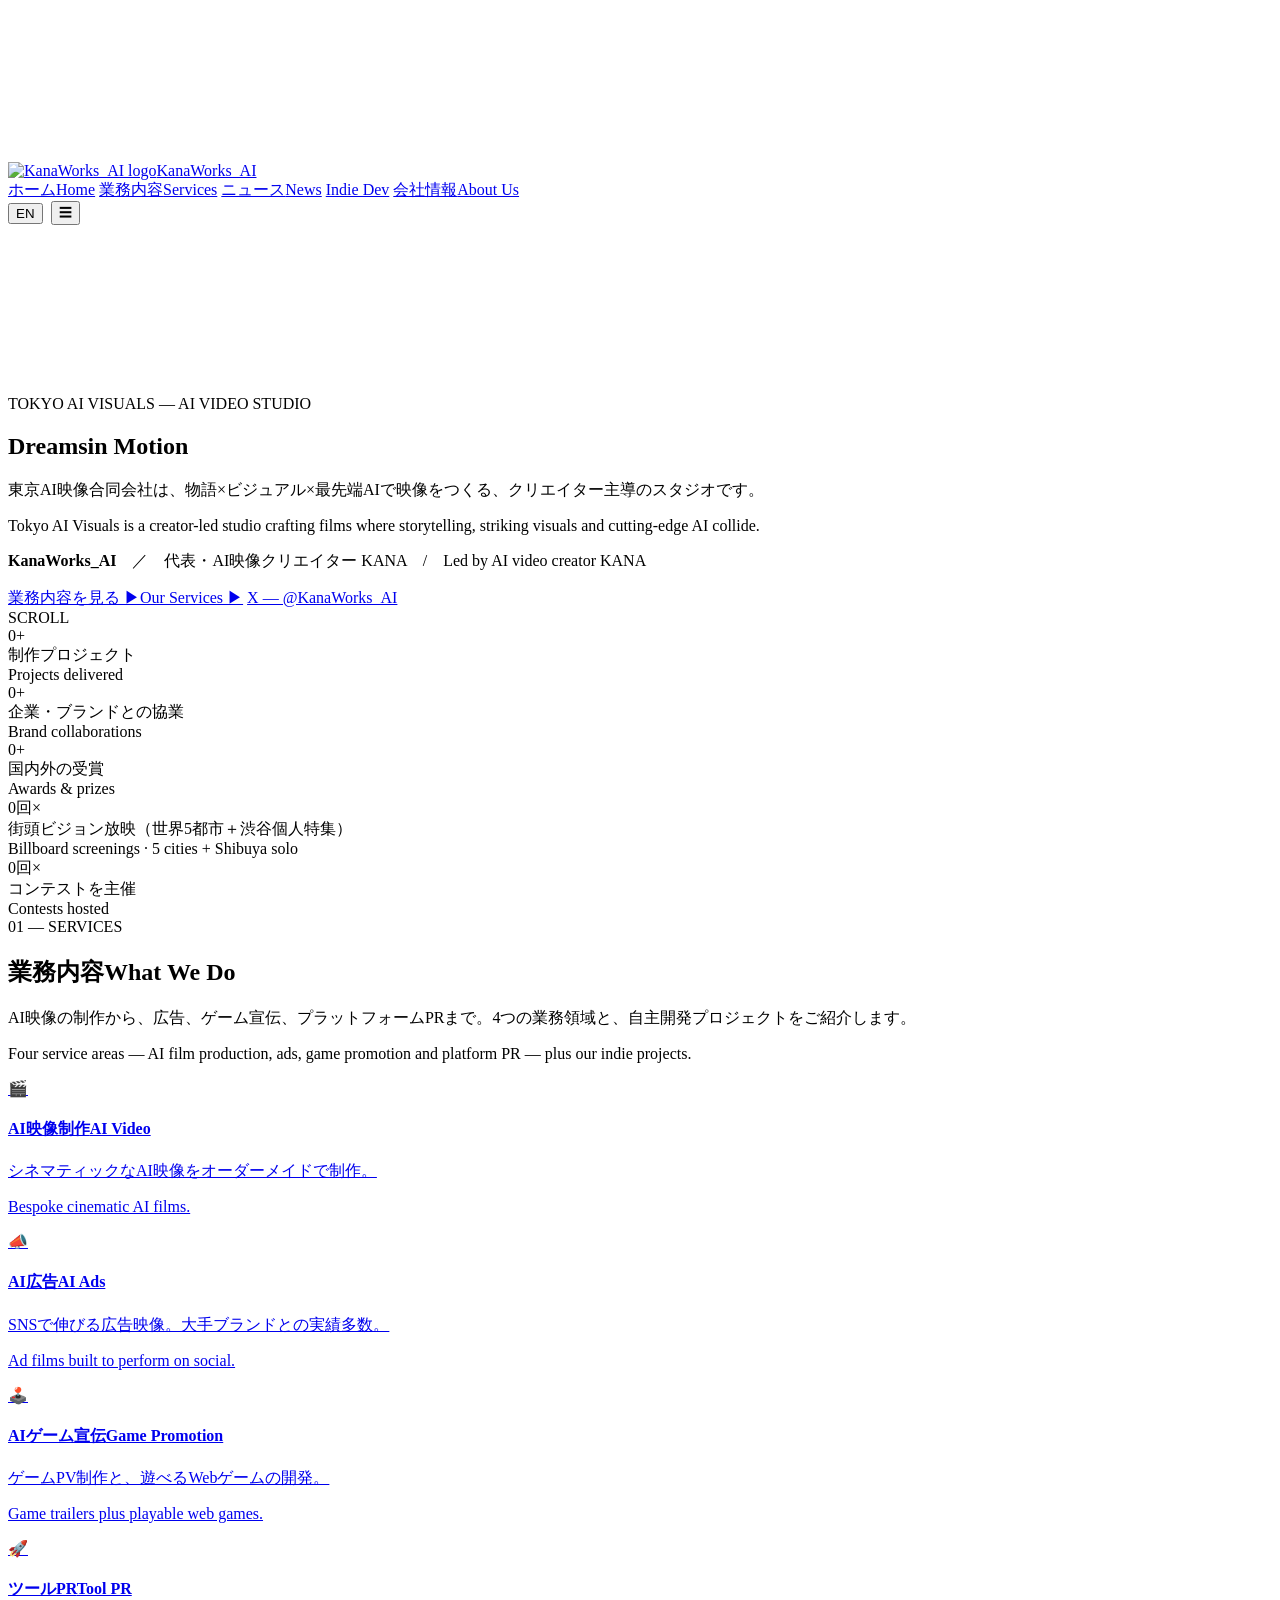
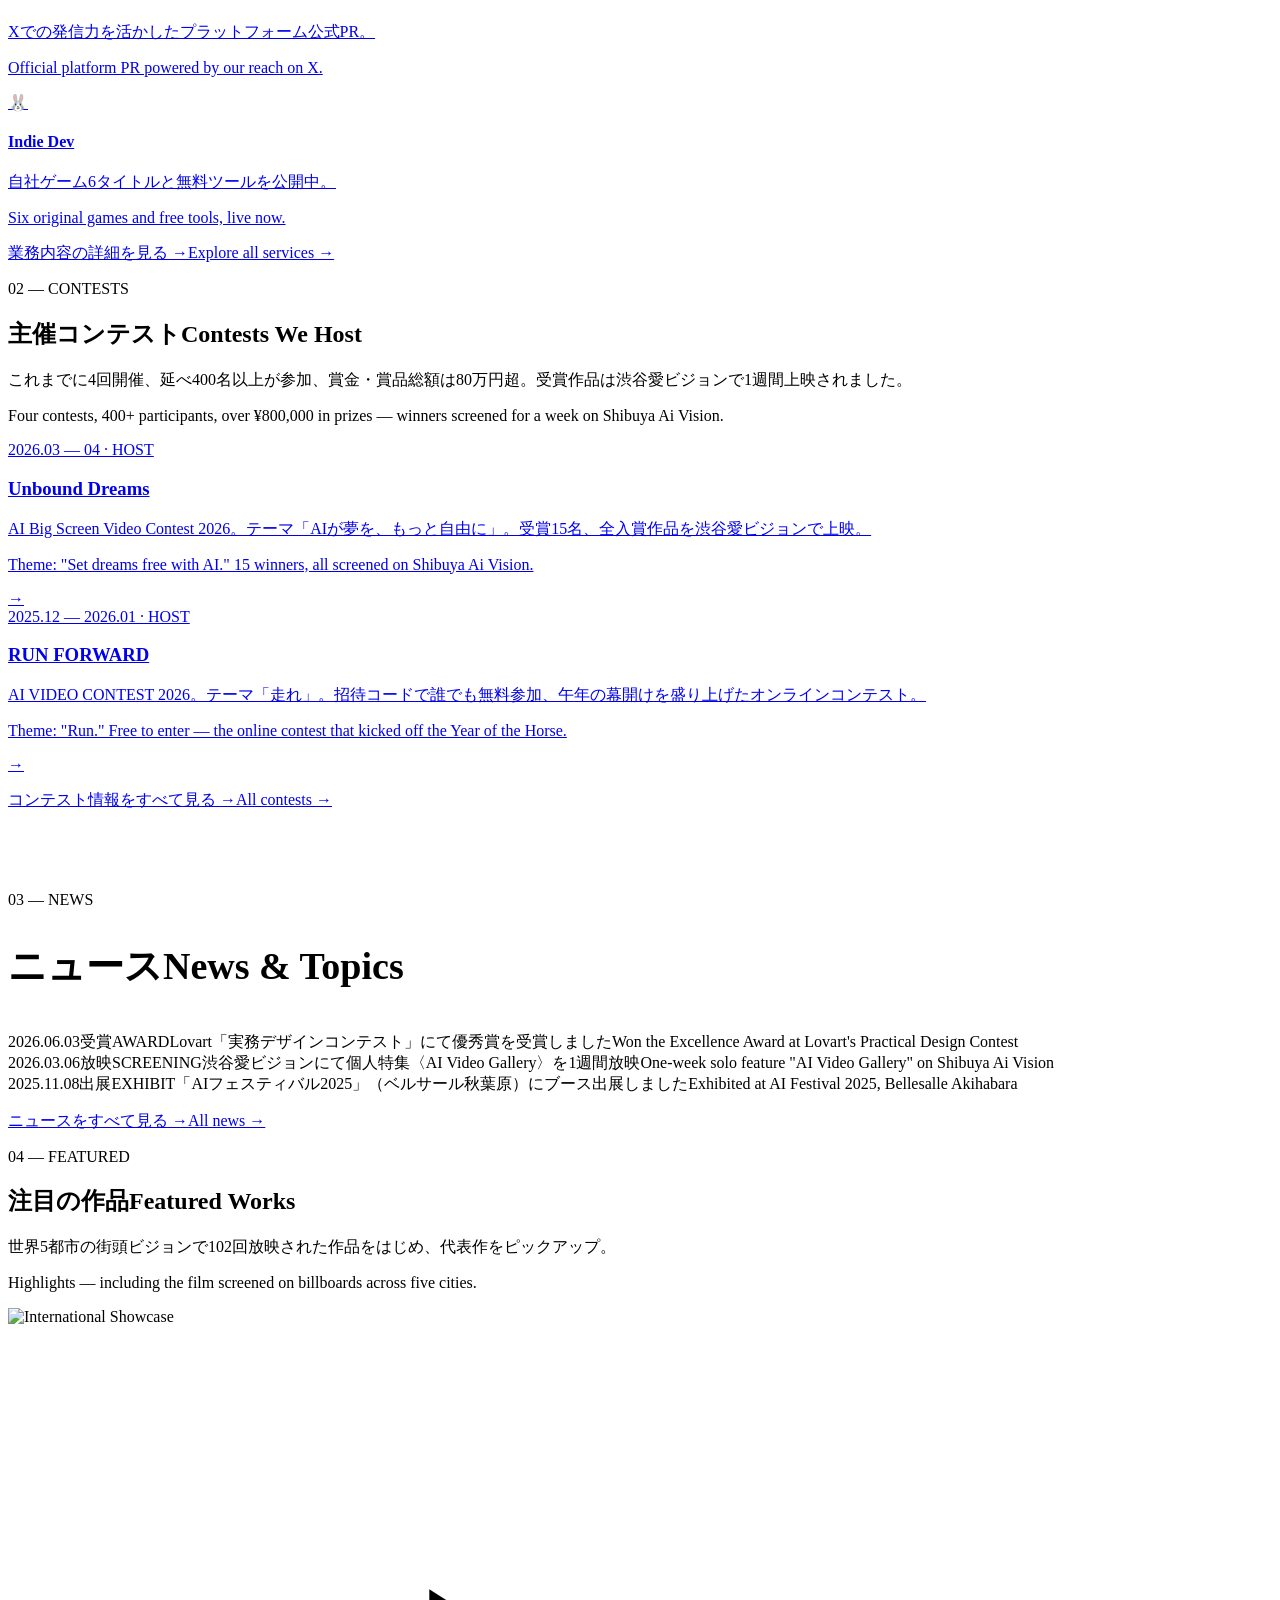
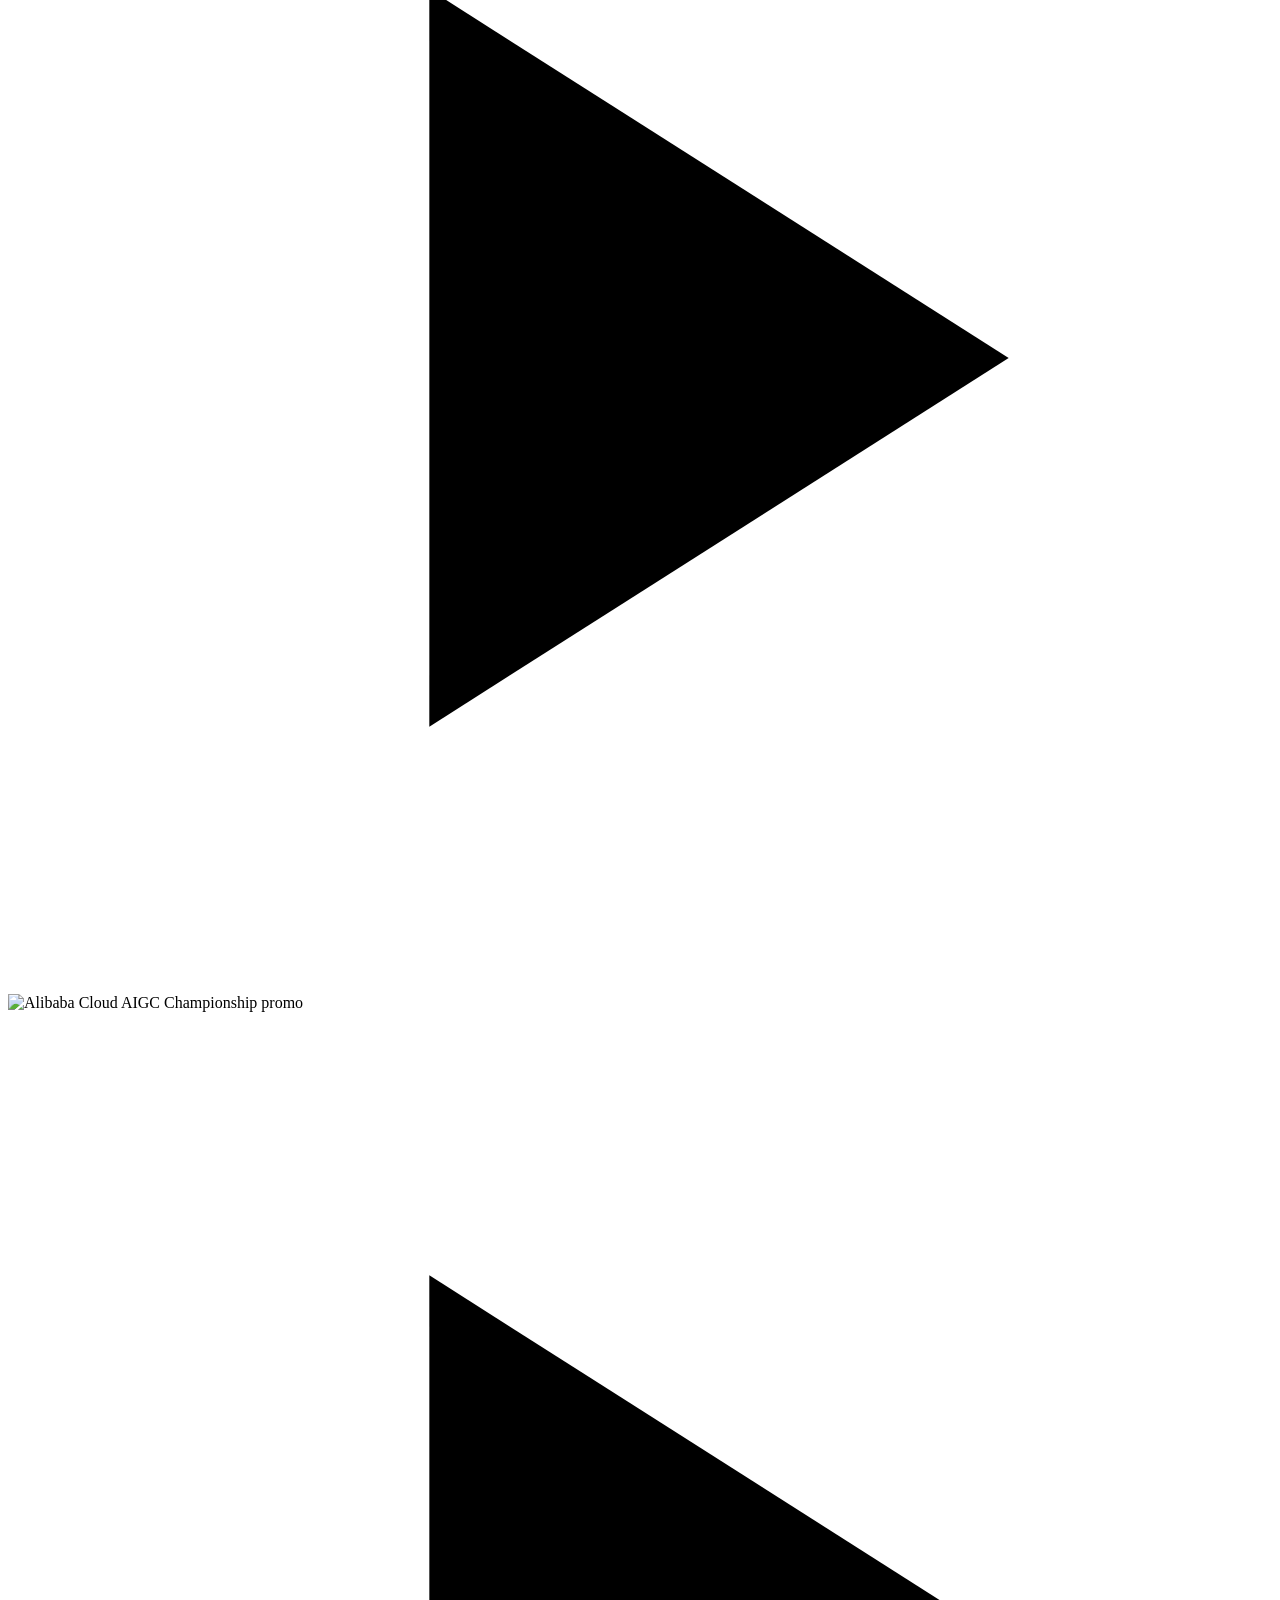
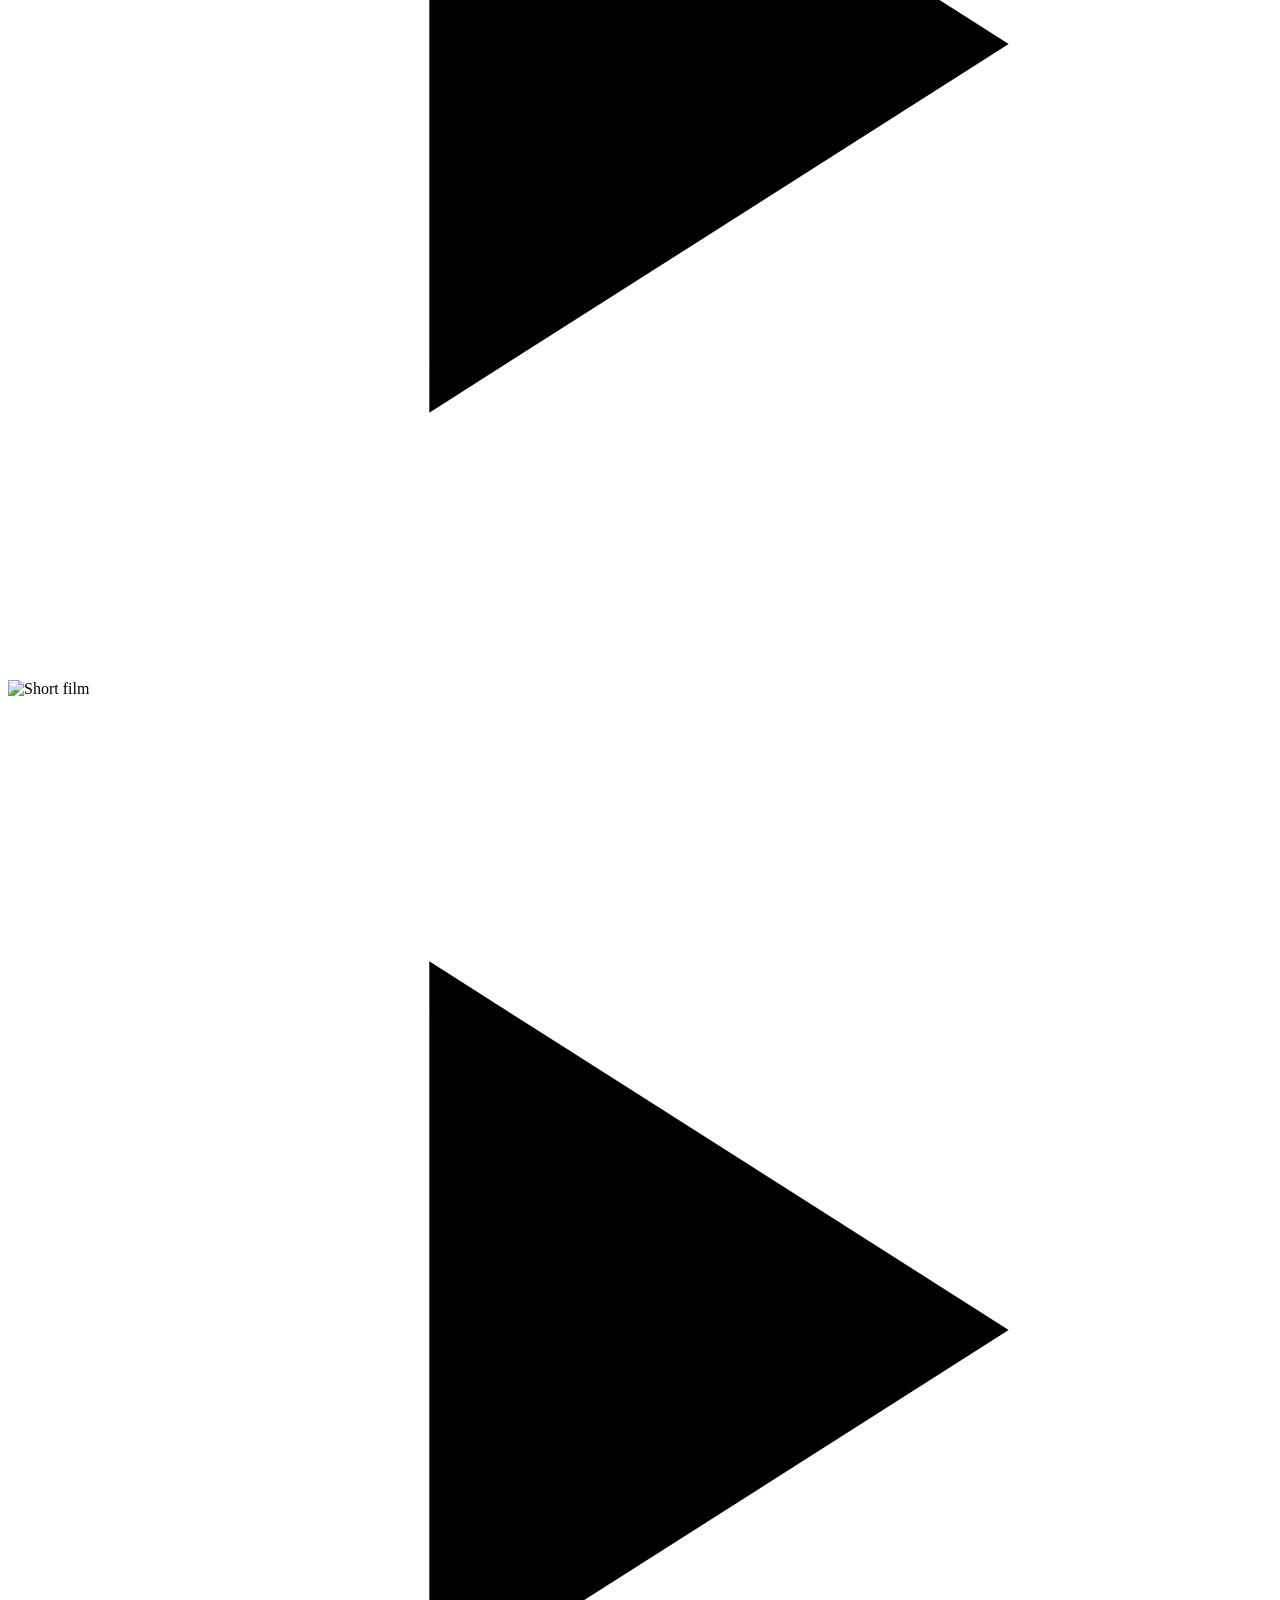
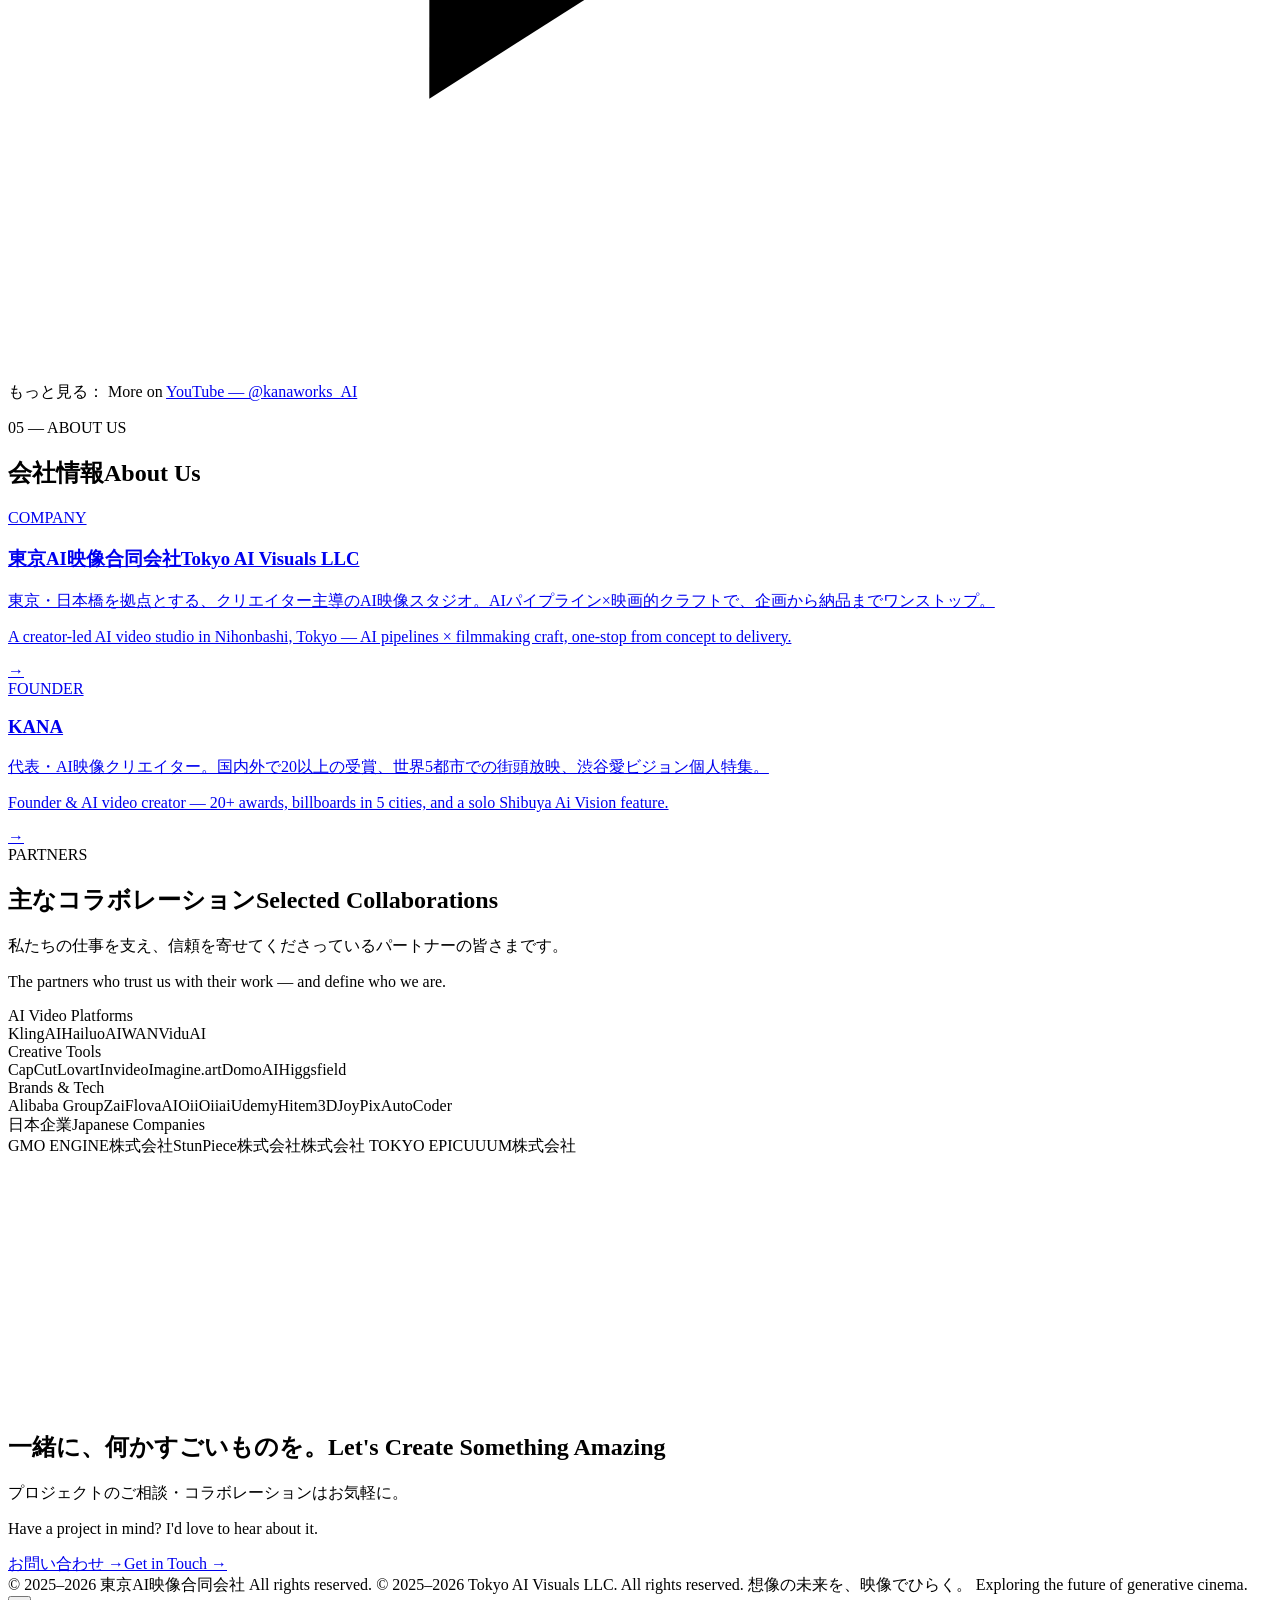
==== index.html @ 5ae881db "Add site pages" ====
<!DOCTYPE html>
<html lang="ja" data-lang="jp">
<head>
<meta charset="UTF-8">
<meta name="viewport" content="width=device-width, initial-scale=1">
<title>Tokyo AI Visuals | 東京AI映像合同会社 — KanaWorks_AI</title>
<meta name="description" content="東京AI映像合同会社（Tokyo AI Visuals LLC）— AI映像制作・AI広告・AIゲーム宣伝・AIツール検証/PR。代表 KANA（KanaWorks_AI）。">
<meta property="og:image" content="https://www.tokyoaivisuals.com/assets/page-hero-bg.png">
<meta property="og:title" content="Tokyo AI Visuals — Dreams in Motion">
<meta property="og:description" content="AI video studio in Tokyo, led by creator KANA (KanaWorks_AI).">
<meta property="og:type" content="website">
<link rel="icon" href="assets/logo500.png">
<link rel="preconnect" href="https://fonts.googleapis.com">
<link rel="preconnect" href="https://fonts.gstatic.com" crossorigin>
<link href="https://fonts.googleapis.com/css2?family=Permanent+Marker&family=Anton&family=Zen+Kaku+Gothic+New:wght@300;400;500;700&family=Inter:wght@300;400;500;600;700&display=swap" rel="stylesheet">
<link rel="stylesheet" href="assets/style.css">
</head>
<body>

<div id="progress"></div>
<canvas id="fx"></canvas>
<div id="cursor"></div><div id="ring"></div>

<header>
  <div class="wrap nav">
    <a class="brand" href="index.html"><img src="assets/logo500.png" alt="KanaWorks_AI logo">KanaWorks_AI</a>
    <nav class="pill" id="navPill">
      <a href="index.html" class="active"><span class="jp">ホーム</span><span class="en">Home</span></a>
      <a href="services.html"><span class="jp">業務内容</span><span class="en">Services</span></a>
      <a href="news.html"><span class="jp">ニュース</span><span class="en">News</span></a>
      <a href="indie.html">Indie Dev</a>
      <a href="about.html"><span class="jp">会社情報</span><span class="en">About Us</span></a>
    </nav>
    <div style="display:flex;gap:8px;align-items:center">
      <button class="lang-btn" id="langBtn" onclick="toggleLang()">EN</button>
      <button class="menu-btn" onclick="document.getElementById('navPill').classList.toggle('open')">☰</button>
    </div>
  </div>
</header>

<!-- HERO -->
<section class="hero" id="top">
  <video autoplay muted loop playsinline poster="assets/hero-poster.jpg" src="assets/hero-bg.mp4" style="object-position:center"></video>
  <div class="shade"></div>
  <div class="wrap hero-inner">
    <p class="kicker">TOKYO AI VISUALS — AI VIDEO STUDIO</p>
    <h1 id="heroTitle" class="fluid-text">Dreams<span class="l2">in Motion</span></h1>
    <p class="sub jp">東京AI映像合同会社は、物語×ビジュアル×最先端AIで映像をつくる、クリエイター主導のスタジオです。</p>
    <p class="sub en">Tokyo AI Visuals is a creator-led studio crafting films where storytelling, striking visuals and cutting-edge AI collide.</p>
    <p class="titles"><b>KanaWorks_AI</b><span class="jp">　／　代表・AI映像クリエイター KANA</span><span class="en">　/　Led by AI video creator KANA</span></p>
    <div class="hero-cta">
      <a class="btn btn-primary magnet" href="services.html"><span class="jp">業務内容を見る ▶</span><span class="en">Our Services ▶</span></a>
      <a class="btn btn-ghost magnet" href="https://x.com/KanaWorks_AI" target="_blank" rel="noopener">X — @KanaWorks_AI</a>
    </div>
  </div>
  <div class="scroll-hint">SCROLL</div>
</section>

<!-- STATS -->
<div class="stats">
  <div class="wrap">
    <div class="stat"><div class="num"><span class="cnt" data-n="120">0</span><span class="plus">+</span></div><div class="label jp">制作プロジェクト</div><div class="label en">Projects delivered</div></div>
    <div class="stat"><div class="num"><span class="cnt" data-n="20">0</span><span class="plus">+</span></div><div class="label jp">企業・ブランドとの協業</div><div class="label en">Brand collaborations</div></div>
    <div class="stat"><div class="num"><span class="cnt" data-n="20">0</span><span class="plus">+</span></div><div class="label jp">国内外の受賞</div><div class="label en">Awards &amp; prizes</div></div>
    <div class="stat"><div class="num"><span class="cnt" data-n="109">0</span><span class="plus jp">回</span><span class="plus en">×</span></div><div class="label jp">街頭ビジョン放映（世界5都市＋渋谷個人特集）</div><div class="label en">Billboard screenings · 5 cities + Shibuya solo</div></div>
    <div class="stat"><div class="num"><span class="cnt" data-n="4">0</span><span class="plus jp">回</span><span class="plus en">×</span></div><div class="label jp">コンテストを主催</div><div class="label en">Contests hosted</div></div>
  </div>
</div>

<!-- SERVICES DIGEST -->
<section class="section">
  <div class="wrap">
    <div class="sec-head reveal">
      <div class="num">01 — SERVICES</div>
      <h2><span class="jp">業務内容</span><span class="en">What We Do</span></h2>
      <p class="lead jp">AI映像の制作から、広告、ゲーム宣伝、プラットフォームPRまで。4つの業務領域と、自主開発プロジェクトをご紹介します。</p>
      <p class="lead en">Four service areas — AI film production, ads, game promotion and platform PR — plus our indie projects.</p>
    </div>
    <div class="svc-grid five" id="svcDigest">
      <a class="svc tilt reveal" href="services.html#video">
        <div class="ico">🎬</div>
        <h4><span class="jp">AI映像制作</span><span class="en">AI Video</span></h4>
        <p class="jp">シネマティックなAI映像をオーダーメイドで制作。</p>
        <p class="en">Bespoke cinematic AI films.</p>
      </a>
      <a class="svc tilt reveal d1" href="services.html#ads">
        <div class="ico">📣</div>
        <h4><span class="jp">AI広告</span><span class="en">AI Ads</span></h4>
        <p class="jp">SNSで伸びる広告映像。大手ブランドとの実績多数。</p>
        <p class="en">Ad films built to perform on social.</p>
      </a>
      <a class="svc tilt reveal d2" href="services.html#game">
        <div class="ico">🕹️</div>
        <h4><span class="jp">AIゲーム宣伝</span><span class="en">Game Promotion</span></h4>
        <p class="jp">ゲームPV制作と、遊べるWebゲームの開発。</p>
        <p class="en">Game trailers plus playable web games.</p>
      </a>
      <a class="svc tilt reveal d3" href="services.html#promotion">
        <div class="ico">🚀</div>
        <h4><span class="jp">ツールPR</span><span class="en">Tool PR</span></h4>
        <p class="jp">Xでの発信力を活かしたプラットフォーム公式PR。</p>
        <p class="en">Official platform PR powered by our reach on X.</p>
      </a>
      <a class="svc tilt reveal d3" href="indie.html">
        <div class="ico">🐰</div>
        <h4>Indie Dev</h4>
        <p class="jp">自社ゲーム6タイトルと無料ツールを公開中。</p>
        <p class="en">Six original games and free tools, live now.</p>
      </a>
    </div>
    <p class="works-note reveal"><a href="services.html"><span class="jp">業務内容の詳細を見る →</span><span class="en">Explore all services →</span></a></p>
  </div>
</section>

<!-- CONTESTS & NEWS DIGEST -->
<section class="section alt">
  <div class="wrap">
    <div class="sec-head reveal">
      <div class="num">02 — CONTESTS</div>
      <h2><span class="jp">主催コンテスト</span><span class="en">Contests We Host</span></h2>
      <p class="lead jp">これまでに4回開催、延べ400名以上が参加、賞金・賞品総額は80万円超。受賞作品は渋谷愛ビジョンで1週間上映されました。</p>
      <p class="lead en">Four contests, 400+ participants, over ¥800,000 in prizes — winners screened for a week on Shibuya Ai Vision.</p>
    </div>
    <div class="explore-grid">
      <a class="x-card tilt reveal" href="contest-unbound-dreams.html">
        <div class="x-num">2026.03 — 04 · HOST</div>
        <h3>Unbound Dreams</h3>
        <p class="jp">AI Big Screen Video Contest 2026。テーマ「AIが夢を、もっと自由に」。受賞15名、全入賞作品を渋谷愛ビジョンで上映。</p>
        <p class="en">Theme: "Set dreams free with AI." 15 winners, all screened on Shibuya Ai Vision.</p>
        <span class="arrow">→</span>
      </a>
      <a class="x-card tilt reveal d1" href="contest-run-forward.html">
        <div class="x-num">2025.12 — 2026.01 · HOST</div>
        <h3>RUN FORWARD</h3>
        <p class="jp">AI VIDEO CONTEST 2026。テーマ「走れ」。招待コードで誰でも無料参加、午年の幕開けを盛り上げたオンラインコンテスト。</p>
        <p class="en">Theme: "Run." Free to enter — the online contest that kicked off the Year of the Horse.</p>
        <span class="arrow">→</span>
      </a>
    </div>
    <p class="works-note reveal"><a href="news.html"><span class="jp">コンテスト情報をすべて見る →</span><span class="en">All contests →</span></a></p>

    <div class="sec-head reveal" style="margin:80px 0 40px">
      <div class="num">03 — NEWS</div>
      <h2 style="font-size:clamp(24px,3.4vw,38px)"><span class="jp">ニュース</span><span class="en">News &amp; Topics</span></h2>
    </div>
    <div class="news-list reveal">
      <div class="news-item"><span class="date">2026.06.03</span><span class="cat"><span class="jp">受賞</span><span class="en">AWARD</span></span><span><span class="jp">Lovart「実務デザインコンテスト」にて優秀賞を受賞しました</span><span class="en">Won the Excellence Award at Lovart's Practical Design Contest</span></span></div>
      <div class="news-item"><span class="date">2026.03.06</span><span class="cat"><span class="jp">放映</span><span class="en">SCREENING</span></span><span><span class="jp">渋谷愛ビジョンにて個人特集〈AI Video Gallery〉を1週間放映</span><span class="en">One-week solo feature "AI Video Gallery" on Shibuya Ai Vision</span></span></div>
      <div class="news-item"><span class="date">2025.11.08</span><span class="cat"><span class="jp">出展</span><span class="en">EXHIBIT</span></span><span><span class="jp">「AIフェスティバル2025」（ベルサール秋葉原）にブース出展しました</span><span class="en">Exhibited at AI Festival 2025, Bellesalle Akihabara</span></span></div>
    </div>
    <p class="works-note reveal"><a href="news.html"><span class="jp">ニュースをすべて見る →</span><span class="en">All news →</span></a></p>
  </div>
</section>

<!-- FEATURED WORKS -->
<section class="section">
  <div class="wrap">
    <div class="sec-head reveal">
      <div class="num">04 — FEATURED</div>
      <h2><span class="jp">注目の作品</span><span class="en">Featured Works</span></h2>
      <p class="lead jp">世界5都市の街頭ビジョンで102回放映された作品をはじめ、代表作をピックアップ。</p>
      <p class="lead en">Highlights — including the film screened on billboards across five cities.</p>
    </div>
    <div class="video-grid">
      <div class="yt tilt reveal" data-id="geT2OJvxidg"><img src="https://i.ytimg.com/vi/geT2OJvxidg/hqdefault.jpg" alt="International Showcase" loading="lazy"><div class="glare"></div><div class="play"><svg viewBox="0 0 24 24"><path d="M8 5v14l11-7z"/></svg></div></div>
      <div class="yt tilt reveal d1" data-id="wWHN2hD_yBQ"><img src="https://i.ytimg.com/vi/wWHN2hD_yBQ/hqdefault.jpg" alt="Alibaba Cloud AIGC Championship promo" loading="lazy"><div class="glare"></div><div class="play"><svg viewBox="0 0 24 24"><path d="M8 5v14l11-7z"/></svg></div></div>
      <div class="yt tilt reveal d2" data-id="-IcCdjc1hw8"><img src="https://i.ytimg.com/vi/-IcCdjc1hw8/hqdefault.jpg" alt="Short film" loading="lazy"><div class="glare"></div><div class="play"><svg viewBox="0 0 24 24"><path d="M8 5v14l11-7z"/></svg></div></div>
    </div>
    <p class="works-note reveal"><span class="jp">もっと見る： </span><span class="en">More on </span><a href="https://www.youtube.com/@kanaworks_AI" target="_blank" rel="noopener">YouTube — @kanaworks_AI</a></p>
  </div>
</section>

<!-- ABOUT DIGEST -->
<section class="section alt">
  <div class="wrap">
    <div class="sec-head reveal">
      <div class="num">05 — ABOUT US</div>
      <h2><span class="jp">会社情報</span><span class="en">About Us</span></h2>
    </div>
    <div class="explore-grid">
      <a class="x-card tilt reveal" href="about.html#company">
        <div class="x-num">COMPANY</div>
        <h3><span class="jp">東京AI映像合同会社</span><span class="en">Tokyo AI Visuals LLC</span></h3>
        <p class="jp">東京・日本橋を拠点とする、クリエイター主導のAI映像スタジオ。AIパイプライン×映画的クラフトで、企画から納品までワンストップ。</p>
        <p class="en">A creator-led AI video studio in Nihonbashi, Tokyo — AI pipelines × filmmaking craft, one-stop from concept to delivery.</p>
        <span class="arrow">→</span>
      </a>
      <a class="x-card tilt reveal d1" href="about.html#kana">
        <div class="x-num">FOUNDER</div>
        <h3>KANA</h3>
        <p class="jp">代表・AI映像クリエイター。国内外で20以上の受賞、世界5都市での街頭放映、渋谷愛ビジョン個人特集。</p>
        <p class="en">Founder &amp; AI video creator — 20+ awards, billboards in 5 cities, and a solo Shibuya Ai Vision feature.</p>
        <span class="arrow">→</span>
      </a>
    </div>
  </div>
</section>

<!-- COLLABORATIONS -->
<section class="section" style="padding-bottom:100px">
  <div class="wrap">
    <div class="sec-head reveal">
      <div class="num">PARTNERS</div>
      <h2><span class="jp">主なコラボレーション</span><span class="en">Selected Collaborations</span></h2>
      <p class="lead jp">私たちの仕事を支え、信頼を寄せてくださっているパートナーの皆さまです。</p>
      <p class="lead en">The partners who trust us with their work — and define who we are.</p>
    </div>
    <div class="partner-wall reveal">
      <div class="partner-group">
        <div class="tag">AI Video Platforms</div>
        <div class="partner-names"><span>KlingAI</span><span>HailuoAI</span><span>WAN</span><span>ViduAI</span></div>
      </div>
      <div class="partner-group">
        <div class="tag">Creative Tools</div>
        <div class="partner-names"><span>CapCut</span><span>Lovart</span><span>Invideo</span><span>Imagine.art</span><span>DomoAI</span><span>Higgsfield</span></div>
      </div>
      <div class="partner-group">
        <div class="tag">Brands &amp; Tech</div>
        <div class="partner-names"><span>Alibaba Group</span><span>Zai</span><span>FlovaAI</span><span>OiiOiiai</span><span>Udemy</span><span>Hitem3D</span><span>JoyPix</span><span>AutoCoder</span></div>
      </div>
      <div class="partner-group">
        <div class="tag"><span class="jp">日本企業</span><span class="en">Japanese Companies</span></div>
        <div class="partner-names"><span>GMO ENGINE株式会社</span><span>StunPiece株式会社</span><span>株式会社 TOKYO EPIC</span><span>UUUM株式会社</span></div>
      </div>
    </div>
  </div>
</section>

<!-- CTA -->
<section class="cta-strip">
  <video class="bgv" autoplay muted loop playsinline src="assets/cta-bg.mp4"></video>
  <div class="bgshade"></div>
  <div class="wrap reveal">
    <h2><span class="jp">一緒に、何かすごいものを。</span><span class="en">Let's Create Something Amazing</span></h2>
    <p class="jp">プロジェクトのご相談・コラボレーションはお気軽に。</p>
    <p class="en">Have a project in mind? I'd love to hear about it.</p>
    <a class="mail-btn magnet" href="about.html#contact"><span class="jp">お問い合わせ →</span><span class="en">Get in Touch →</span></a>
  </div>
</section>

<footer>
  <div class="wrap">
    <span class="jp">© 2025–2026 東京AI映像合同会社 All rights reserved.</span>
    <span class="en">© 2025–2026 Tokyo AI Visuals LLC. All rights reserved.</span>
    <span class="jp">想像の未来を、映像でひらく。</span>
    <span class="en">Exploring the future of generative cinema.</span>
  </div>
</footer>

<button id="toTop" aria-label="Back to top">↑</button>
<script src="assets/main.js"></script>
</body>
</html>
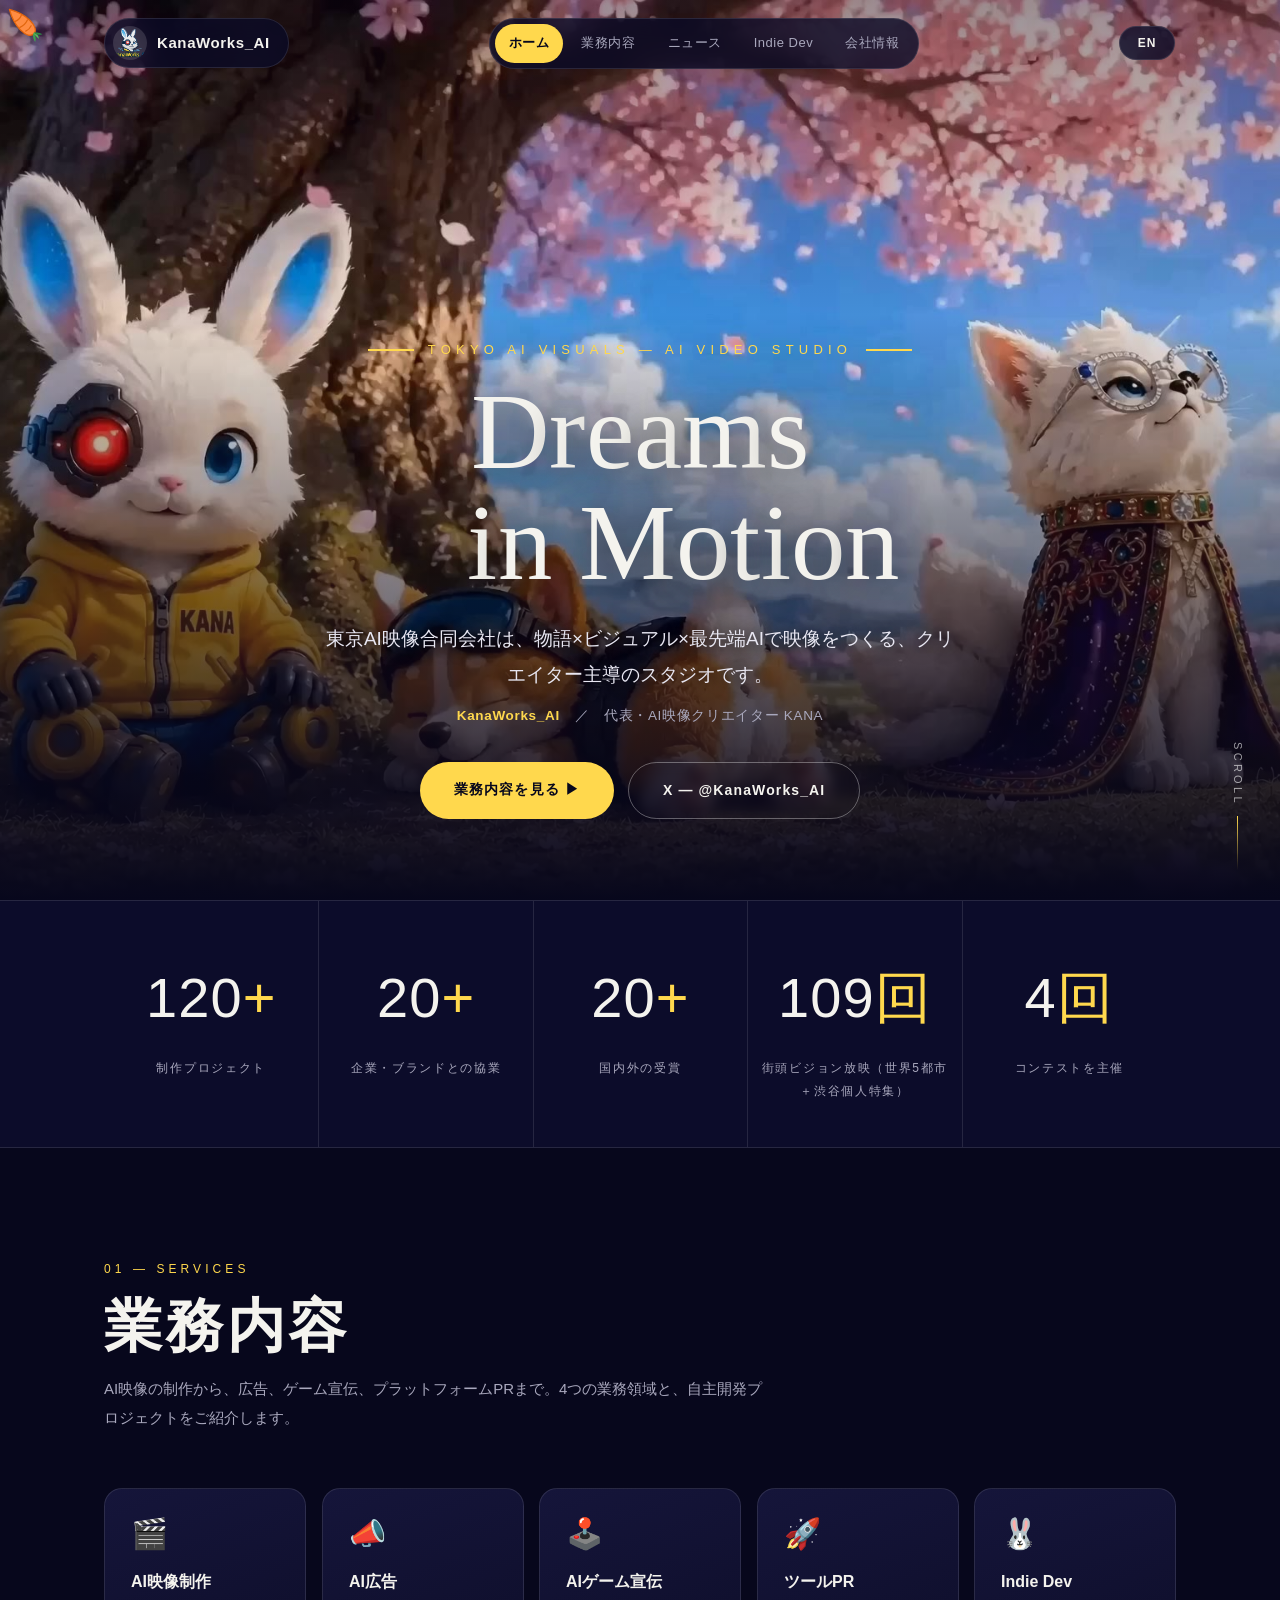
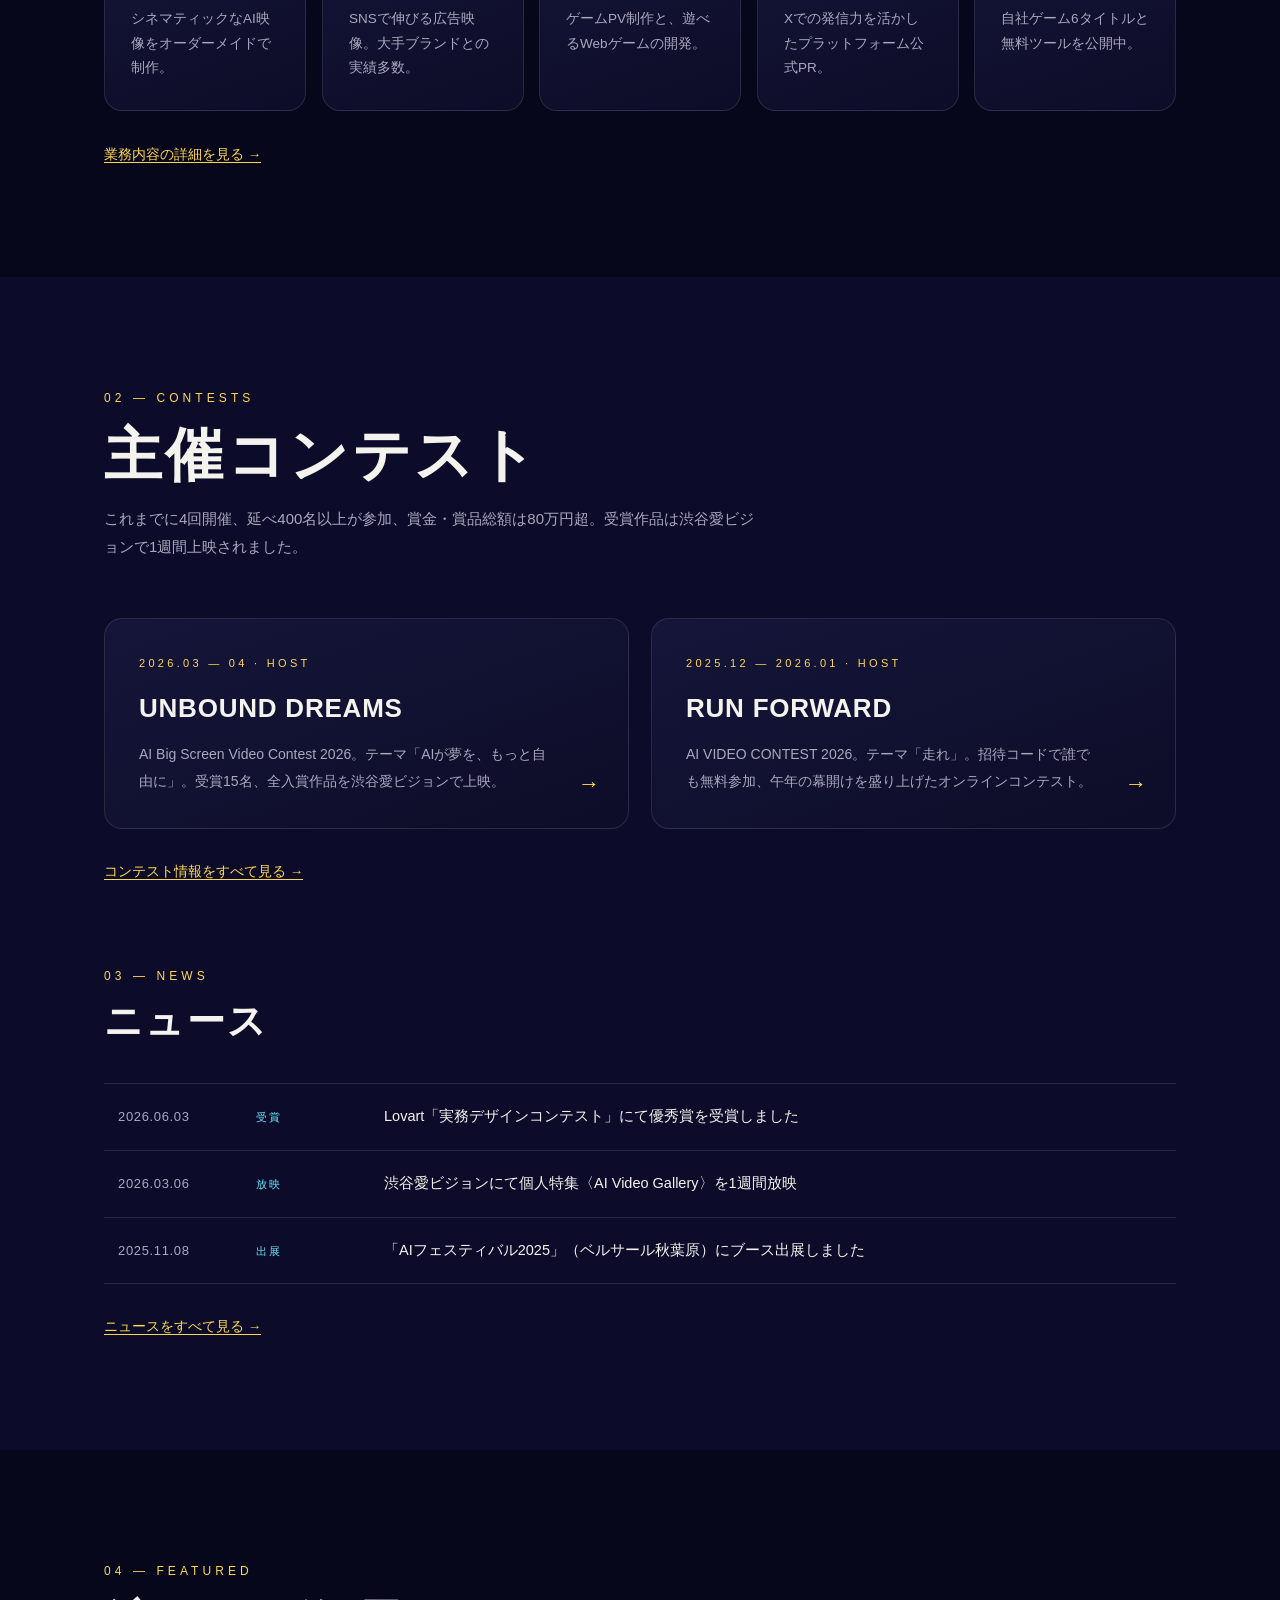
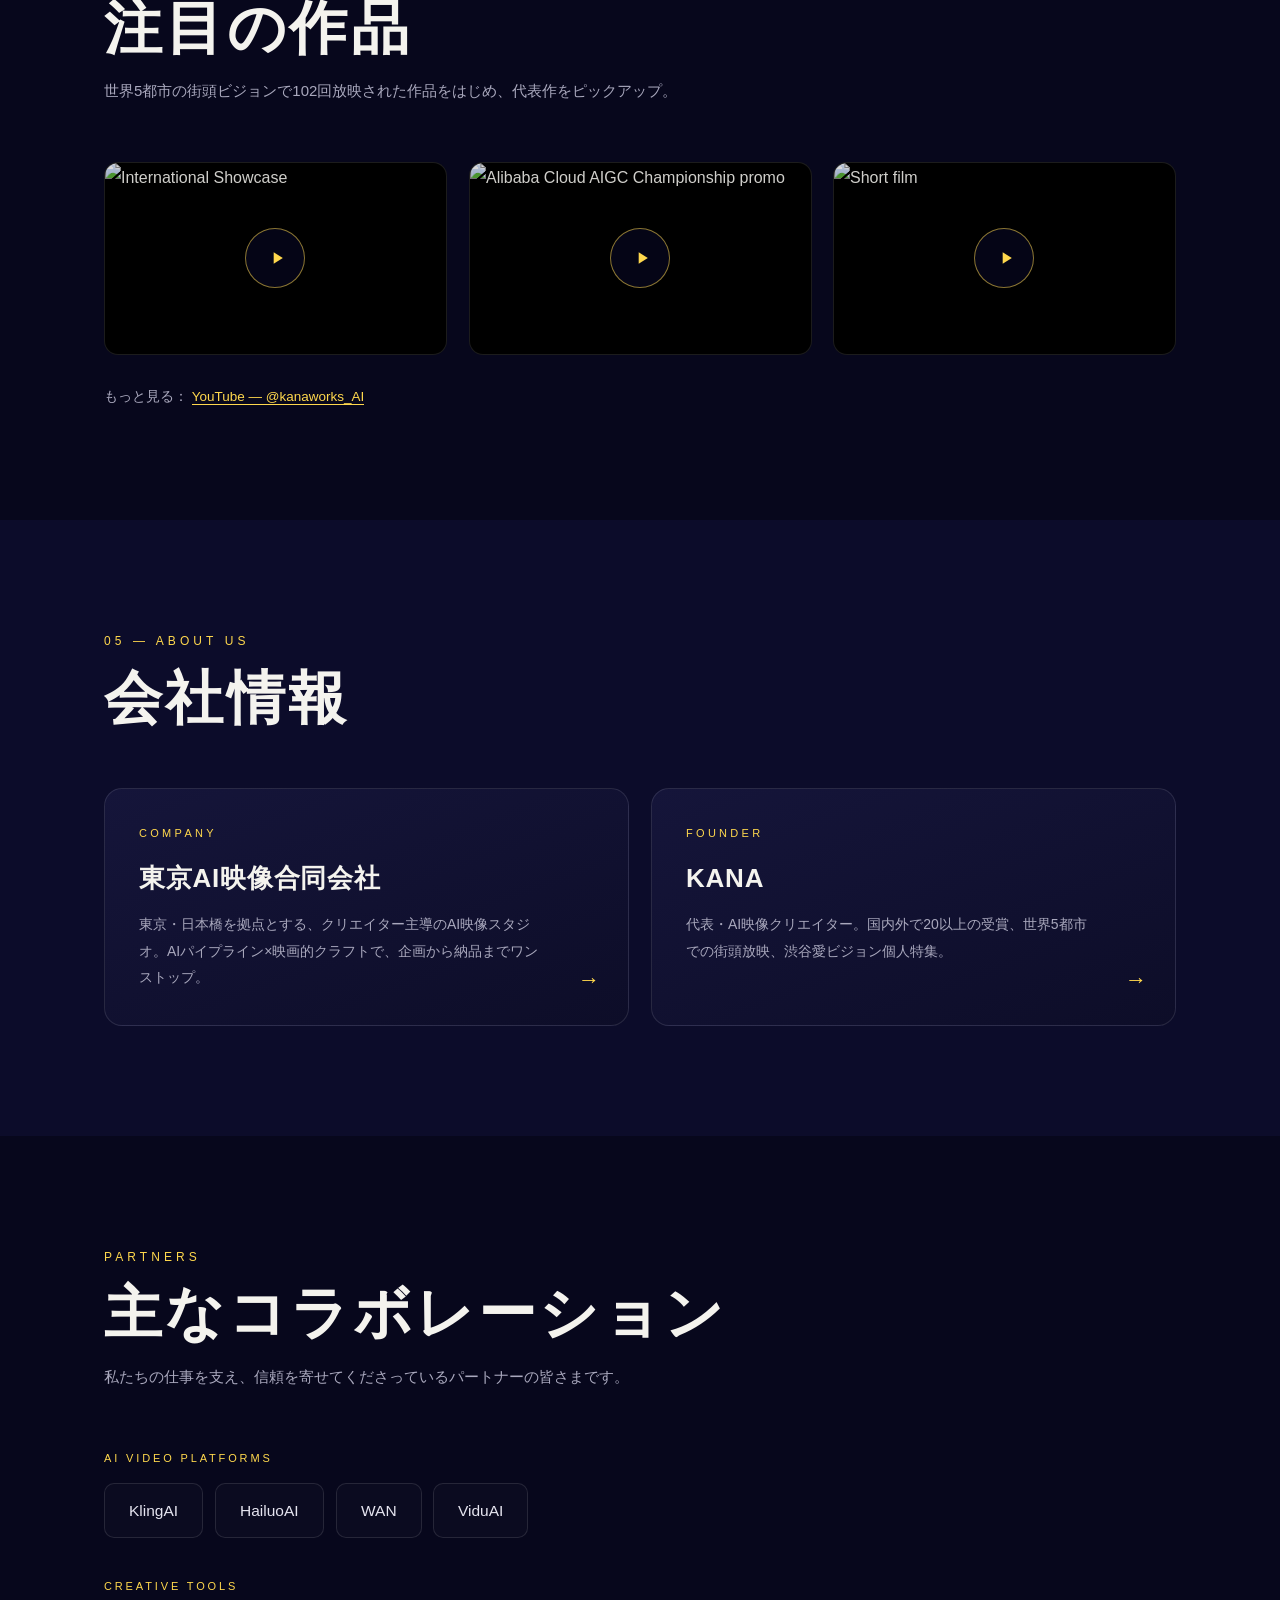
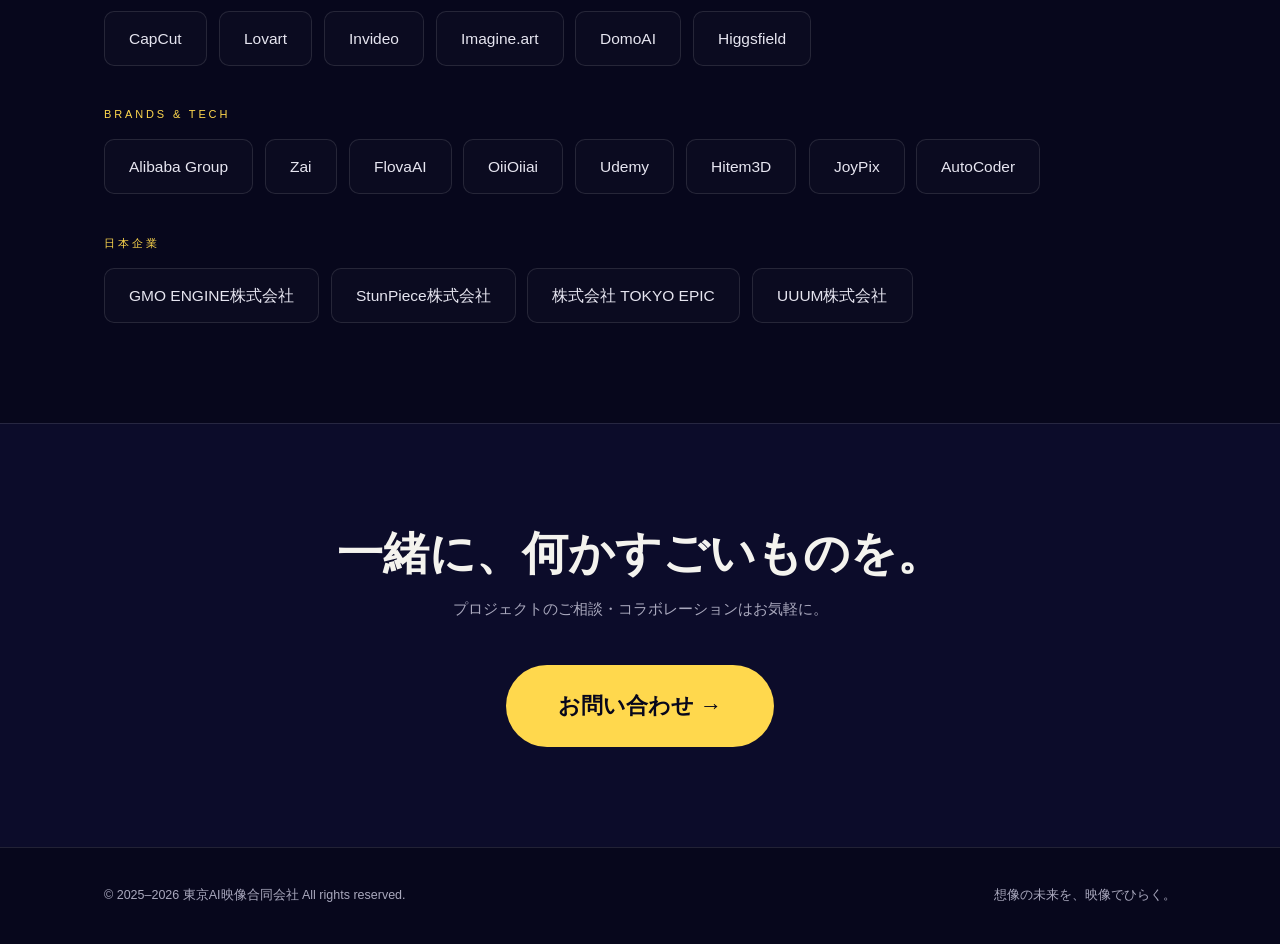
==== commit e8b19937: "Update og:image to optimized jpg" ====
--- a/index.html
+++ b/index.html
@@ -5,7 +5,7 @@
 <meta name="viewport" content="width=device-width, initial-scale=1">
 <title>Tokyo AI Visuals | 東京AI映像合同会社 — KanaWorks_AI</title>
 <meta name="description" content="東京AI映像合同会社（Tokyo AI Visuals LLC）— AI映像制作・AI広告・AIゲーム宣伝・AIツール検証/PR。代表 KANA（KanaWorks_AI）。">
-<meta property="og:image" content="https://www.tokyoaivisuals.com/assets/page-hero-bg.png">
+<meta property="og:image" content="https://www.tokyoaivisuals.com/assets/page-hero-bg.jpg">
 <meta property="og:title" content="Tokyo AI Visuals — Dreams in Motion">
 <meta property="og:description" content="AI video studio in Tokyo, led by creator KANA (KanaWorks_AI).">
 <meta property="og:type" content="website">
--- a/assets/style.css
+++ b/assets/style.css
@@ -0,0 +1,406 @@
+:root{
+  --bg:#07071c;
+  --bg2:#0c0c2a;
+  --panel:#11112f;
+  --ink:#f4f3ee;
+  --ink-soft:#a9a8bd;
+  --line:#ffffff1c;
+  --yellow:#ffd84d;
+  --pink:#ff7ab8;
+  --cyan:#62e6ff;
+  --max:1120px;
+  --sans:'Inter','Zen Kaku Gothic New',sans-serif;
+  --jpf:'Zen Kaku Gothic New','Inter',sans-serif;
+  --brush:'Permanent Marker',cursive;
+  --display:'Anton',sans-serif;
+}
+*{margin:0;padding:0;box-sizing:border-box}
+html{scroll-behavior:smooth}
+body{background:var(--bg);color:var(--ink);font-family:var(--jpf);line-height:1.9;font-size:16px;-webkit-font-smoothing:antialiased;overflow-x:hidden}
+img{max-width:100%;display:block}
+a{color:inherit;text-decoration:none}
+::selection{background:var(--yellow);color:#07071c}
+[data-lang="jp"] .en{display:none!important}
+[data-lang="en"] .jp{display:none!important}
+.wrap{max-width:var(--max);margin:0 auto;padding:0 24px}
+
+/* ---------- fluid canvas + cursor ---------- */
+#fx{position:fixed;inset:0;width:100%;height:100%;z-index:60;pointer-events:none;mix-blend-mode:screen}
+#cursor{position:fixed;z-index:70;width:46px;height:46px;pointer-events:none;transform-origin:9px 9px;will-change:transform}
+#cursor svg{width:100%;height:100%;display:block;filter:drop-shadow(0 3px 7px #00000077)}
+#ring{display:none}
+body.cursor-on, body.cursor-on a, body.cursor-on button{cursor:none}
+@media(hover:none){#cursor,#ring{display:none}}
+
+/* ---------- nav ---------- */
+header{position:fixed;top:18px;left:0;right:0;z-index:50;pointer-events:none}
+.nav{display:flex;align-items:center;justify-content:space-between;pointer-events:auto}
+.brand{display:flex;align-items:center;gap:10px;font-family:var(--sans);font-weight:700;font-size:15px;letter-spacing:.04em;background:#0b0b26cc;backdrop-filter:blur(12px);border:1px solid var(--line);border-radius:999px;padding:7px 18px 7px 8px}
+.brand img{width:34px;height:34px;border-radius:50%;background:#fff2}
+.pill{display:flex;gap:4px;align-items:center;background:#0b0b26cc;backdrop-filter:blur(12px);border:1px solid var(--line);border-radius:999px;padding:5px}
+.pill a{font-family:var(--sans);font-size:13px;letter-spacing:.04em;color:var(--ink-soft);padding:7px 14px;border-radius:999px;transition:all .25s;white-space:nowrap}
+.pill a:hover,.pill a.active{background:var(--yellow);color:#07071c;font-weight:600}
+.lang-btn{border:1px solid var(--line);background:#0b0b26cc;backdrop-filter:blur(12px);border-radius:999px;padding:9px 18px;font-size:12px;cursor:pointer;font-family:var(--sans);font-weight:600;letter-spacing:.08em;color:var(--ink);transition:all .25s}
+.lang-btn:hover{background:var(--yellow);color:#07071c;border-color:var(--yellow)}
+.menu-btn{display:none;background:#0b0b26cc;border:1px solid var(--line);border-radius:999px;width:42px;height:42px;font-size:18px;cursor:pointer;color:var(--ink)}
+@media(max-width:1020px){
+  .pill{position:fixed;top:74px;right:24px;flex-direction:column;align-items:stretch;display:none;padding:10px}
+  .pill.open{display:flex}
+  .pill a{text-align:center}
+  .menu-btn{display:block}
+}
+
+/* ---------- hero (home) ---------- */
+.hero{position:relative;height:100svh;min-height:620px;overflow:hidden;display:flex;align-items:flex-end}
+.hero video{position:absolute;inset:0;width:100%;height:100%;object-fit:cover;object-position:24% 50%}
+.hero .shade{position:absolute;inset:0;background:linear-gradient(180deg,#07071c66 0%,#07071c10 35%,#07071cd9 88%,var(--bg) 100%)}
+.hero-inner{position:relative;z-index:2;width:100%;padding-bottom:9vh;text-align:center}
+.hero .kicker{font-family:var(--sans);font-size:13px;letter-spacing:.4em;color:var(--yellow);text-transform:uppercase;margin-bottom:14px;display:flex;align-items:center;justify-content:center;gap:14px}
+.hero .kicker::before,.hero .kicker::after{content:"";width:46px;height:2px;background:var(--yellow);display:inline-block}
+.hero h1{font-family:var(--brush);font-weight:400;font-size:clamp(48px,8.5vw,112px);line-height:1.02;text-shadow:0 6px 40px #000000aa;will-change:transform}
+.hero h1 .l2{display:block;margin-left:.8em}
+.hero .sub{margin-top:22px;font-size:clamp(15px,2vw,19px);color:#e8e7f2;max-width:640px;margin-left:auto;margin-right:auto;text-shadow:0 2px 16px #000}
+.hero .titles{margin-top:10px;font-family:var(--sans);font-size:13.5px;color:var(--ink-soft);letter-spacing:.05em}
+.hero .titles b{color:var(--yellow);font-weight:600}
+.hero-cta{margin-top:34px;display:flex;gap:14px;flex-wrap:wrap;justify-content:center}
+.btn{position:relative;display:inline-block;padding:14px 34px;border-radius:999px;font-size:14px;letter-spacing:.08em;font-family:var(--sans);font-weight:600;transition:transform .2s ease,background .25s,color .25s;will-change:transform}
+.btn-primary{background:var(--yellow);color:#07071c}
+.btn-primary:hover{background:#fff}
+.btn-ghost{border:1.5px solid #ffffff55;color:var(--ink);backdrop-filter:blur(6px)}
+.btn-ghost:hover{border-color:var(--yellow);color:var(--yellow)}
+.scroll-hint{position:absolute;right:32px;bottom:30px;z-index:3;font-family:var(--sans);font-size:11px;letter-spacing:.3em;color:#ffffff99;writing-mode:vertical-rl;display:flex;align-items:center;gap:10px}
+.scroll-hint::after{content:"";width:1px;height:54px;background:linear-gradient(180deg,var(--yellow),transparent);animation:drip 1.8s ease-in-out infinite}
+@keyframes drip{0%{transform:scaleY(0);transform-origin:top}45%{transform:scaleY(1);transform-origin:top}55%{transform:scaleY(1);transform-origin:bottom}100%{transform:scaleY(0);transform-origin:bottom}}
+
+/* ---------- page hero (sub pages) ---------- */
+.page-hero{position:relative;padding:175px 0 85px;background:linear-gradient(180deg,#07071cb3 0%,#0c0c2acc 70%,var(--bg2) 100%),url("page-hero-bg.jpg") center/cover no-repeat,var(--bg2);border-bottom:1px solid var(--line);overflow:hidden}
+.page-hero .num{font-family:var(--sans);font-size:12px;letter-spacing:.34em;color:var(--yellow);text-transform:uppercase}
+.page-hero h1{font-family:var(--display);font-size:clamp(40px,7vw,76px);letter-spacing:.03em;text-transform:uppercase;line-height:1.12;margin-top:12px}
+.page-hero h1 .jp{font-family:var(--jpf);font-weight:700;letter-spacing:.06em}
+.page-hero .lead{margin-top:16px;color:var(--ink-soft);max-width:680px;font-size:15px}
+.page-hero .crumb{position:absolute;right:24px;bottom:22px;font-family:var(--sans);font-size:11px;letter-spacing:.22em;color:#ffffff44;text-transform:uppercase}
+
+/* ---------- stats ---------- */
+.stats{position:relative;border-top:1px solid var(--line);border-bottom:1px solid var(--line);background:var(--bg2)}
+.stats .wrap{display:grid;grid-template-columns:repeat(5,1fr)}
+.stat{padding:44px 12px;text-align:center;position:relative;overflow:hidden;transition:background .3s;border-left:1px solid var(--line)}
+.stat:hover{background:#ffffff08}
+.stat:first-child{border-left:none}
+.stat .num{font-family:var(--display);font-size:clamp(34px,5vw,56px);letter-spacing:.02em;color:var(--ink)}
+.stat .num .plus{color:var(--yellow)}
+.stat .label{font-size:12px;letter-spacing:.14em;color:var(--ink-soft);margin-top:6px}
+@media(max-width:900px){
+  .stats .wrap{grid-template-columns:1fr 1fr}
+  .stat{border-left:none;padding:34px 12px}
+  .stat:nth-child(even){border-left:1px solid var(--line)}
+  .stat:nth-child(n+3){border-top:1px solid var(--line)}
+  .stat:nth-child(5){grid-column:1/-1}
+}
+
+/* ---------- sections ---------- */
+.section{padding:110px 0;position:relative}
+.section.alt{background:var(--bg2)}
+.sec-head{margin-bottom:56px}
+.sec-head .num{font-family:var(--sans);font-size:12px;letter-spacing:.34em;color:var(--yellow)}
+.sec-head h2{font-family:var(--display);font-size:clamp(34px,5vw,58px);letter-spacing:.03em;margin-top:12px;text-transform:uppercase;line-height:1.15}
+.sec-head h2 .jp{font-family:var(--jpf);font-weight:700;letter-spacing:.06em}
+.sec-head .lead{margin-top:16px;color:var(--ink-soft);max-width:660px;font-size:15px}
+
+/* about */
+.about-grid{display:grid;grid-template-columns:1.1fr .9fr;gap:64px;align-items:start}
+.about-grid p{margin-bottom:20px;color:#cfceda;font-size:15.5px}
+.about-grid p b{color:var(--ink);font-weight:600}
+.about-grid p .hl{color:var(--yellow)}
+.profile-card{background:linear-gradient(160deg,#15153a,#0d0d28);border:1px solid var(--line);border-radius:18px;padding:34px;transform-style:preserve-3d;will-change:transform}
+.profile-card .ph{aspect-ratio:1/1;border-radius:12px;overflow:hidden;background:radial-gradient(circle at 30% 20%,#23235c,#0d0d28);display:flex;align-items:center;justify-content:center;margin-bottom:26px}
+.profile-card .ph img{width:78%;height:78%;object-fit:contain;filter:drop-shadow(0 14px 34px #00000099);transition:transform .4s}
+.profile-card:hover .ph img{transform:scale(1.07) rotate(-3deg)}
+.profile-card dl{font-size:14px}
+.profile-card dt{font-size:11px;letter-spacing:.2em;color:var(--yellow);margin-top:16px;font-family:var(--sans)}
+.profile-card dd{color:var(--ink);margin-top:2px}
+.tools{margin-top:24px;display:flex;flex-wrap:wrap;gap:8px}
+.chip{font-family:var(--sans);font-size:12px;border:1px solid var(--line);border-radius:999px;padding:5px 14px;color:var(--ink-soft);transition:all .25s}
+.chip:hover{border-color:var(--cyan);color:var(--cyan);transform:translateY(-2px)}
+@media(max-width:860px){.about-grid{grid-template-columns:1fr}}
+
+/* showcase */
+.showcase{display:grid;grid-template-columns:1fr 1.05fr;gap:52px;align-items:center}
+.showcase .txt h3{font-family:var(--jpf);font-weight:700;font-size:clamp(20px,2.6vw,27px);line-height:1.6;margin-bottom:20px}
+[data-lang="en"] .showcase .txt h3{font-family:var(--sans)}
+.showcase .txt p{color:#cfceda;font-size:15px;margin-bottom:14px}
+.showcase .hl-y{color:var(--yellow)}
+.showcase .hl-p{color:var(--pink)}
+.city-tags{display:flex;flex-wrap:wrap;gap:8px;margin:18px 0 6px}
+.city-tags span{font-family:var(--sans);font-size:12px;letter-spacing:.1em;border:1px solid var(--line);border-radius:999px;padding:5px 14px;color:var(--ink-soft);transition:all .25s}
+.city-tags span:hover{border-color:var(--pink);color:var(--pink);transform:translateY(-2px)}
+@media(max-width:860px){.showcase{grid-template-columns:1fr}}
+
+/* video cards */
+.video-grid{display:grid;grid-template-columns:repeat(3,1fr);gap:22px;perspective:1100px}
+.video-grid.duo{grid-template-columns:1fr;gap:22px}
+@media(max-width:860px){.video-grid{grid-template-columns:1fr 1fr}}
+@media(max-width:580px){.video-grid{grid-template-columns:1fr}}
+.yt{position:relative;aspect-ratio:16/9;border-radius:14px;overflow:hidden;background:#000;cursor:pointer;border:1px solid var(--line);transform-style:preserve-3d;will-change:transform;transition:border-color .3s,box-shadow .3s}
+.yt:hover{border-color:#ffd84d66;box-shadow:0 18px 50px #00000088,0 0 0 1px #ffd84d33}
+.yt img{width:100%;height:100%;object-fit:cover;opacity:.85;transition:transform .5s,opacity .3s}
+.yt:hover img{transform:scale(1.06);opacity:1}
+.yt .glare{position:absolute;inset:0;background:radial-gradient(420px circle at var(--gx,50%) var(--gy,50%),#ffffff2e,transparent 42%);opacity:0;transition:opacity .3s;pointer-events:none}
+.yt:hover .glare{opacity:1}
+.yt .play{position:absolute;inset:0;margin:auto;width:60px;height:60px;border-radius:50%;background:#07071cd0;border:1.5px solid #ffd84d88;display:flex;align-items:center;justify-content:center;transition:all .25s;pointer-events:none}
+.yt:hover .play{background:var(--yellow);transform:scale(1.12)}
+.yt .play svg{width:20px;height:20px;fill:var(--yellow);margin-left:3px;transition:fill .25s}
+.yt:hover .play svg{fill:#07071c}
+.yt iframe{position:absolute;inset:0;width:100%;height:100%;border:0}
+.works-note{margin-top:30px;font-size:13.5px;color:var(--ink-soft)}
+.works-note a{color:var(--yellow);border-bottom:1px solid currentColor}
+
+/* awards */
+.awards-list{border-top:1px solid var(--line)}
+.award{display:grid;grid-template-columns:110px 1fr auto;gap:20px;padding:20px 14px;border-bottom:1px solid var(--line);align-items:baseline;font-size:14.5px;position:relative;transition:background .3s,padding-left .3s}
+.award:hover{background:#ffffff07;padding-left:26px}
+.award::before{content:"";position:absolute;left:0;top:0;bottom:0;width:3px;background:var(--yellow);transform:scaleY(0);transition:transform .3s}
+.award:hover::before{transform:scaleY(1)}
+.award .date{font-family:var(--sans);color:var(--ink-soft);font-size:13px;letter-spacing:.05em}
+.award .prize{font-family:var(--sans);font-size:12px;letter-spacing:.08em;color:var(--yellow);white-space:nowrap}
+.award .name b{font-weight:600}
+@media(max-width:580px){.award{grid-template-columns:1fr;gap:2px}}
+.awards-more{margin-top:26px;font-size:13px;color:var(--ink-soft)}
+
+/* exhibits & contest cards */
+.exhibit-grid{display:grid;grid-template-columns:1fr 1fr;gap:22px;margin-top:56px}
+.contest-grid{display:grid;grid-template-columns:1fr 1fr;gap:22px;perspective:1100px}
+@media(max-width:760px){.exhibit-grid,.contest-grid{grid-template-columns:1fr}}
+.c-card{background:linear-gradient(160deg,#15153a,#0d0d28);border:1px solid var(--line);border-radius:18px;padding:32px;position:relative;transform-style:preserve-3d;will-change:transform;transition:border-color .3s,box-shadow .3s}
+.c-card:hover{border-color:#ffd84d55;box-shadow:0 18px 50px #00000077}
+.c-card .badge{display:inline-block;font-family:var(--sans);font-size:11px;font-weight:700;letter-spacing:.18em;background:var(--yellow);color:#07071c;border-radius:999px;padding:4px 14px;margin-bottom:16px}
+.c-card .badge.ghost{background:transparent;border:1px solid #ffd84d88;color:var(--yellow)}
+.c-card .date{font-family:var(--sans);font-size:12.5px;letter-spacing:.08em;color:var(--ink-soft);margin-bottom:8px}
+.c-card h4{font-family:var(--sans);font-weight:600;font-size:18px;line-height:1.5;margin-bottom:12px}
+.c-card h4 .jp{font-family:var(--jpf);font-weight:700}
+.c-card p{font-size:14px;color:#cfceda;line-height:1.85}
+.c-card .hl{color:var(--yellow)}
+
+/* explore cards (home) */
+.explore-grid{display:grid;grid-template-columns:1fr 1fr;gap:22px;perspective:1100px}
+@media(max-width:760px){.explore-grid{grid-template-columns:1fr}}
+.x-card{display:block;background:linear-gradient(160deg,#15153a,#0d0d28);border:1px solid var(--line);border-radius:18px;padding:34px;position:relative;overflow:hidden;transform-style:preserve-3d;will-change:transform;transition:border-color .3s,box-shadow .3s}
+.x-card:hover{border-color:#ffd84d55;box-shadow:0 18px 50px #00000077}
+.x-card .x-num{font-family:var(--sans);font-size:11px;letter-spacing:.3em;color:var(--yellow)}
+.x-card h3{font-family:var(--display);font-size:26px;letter-spacing:.03em;text-transform:uppercase;margin:10px 0 8px}
+.x-card h3 .jp{font-family:var(--jpf);font-weight:700}
+.x-card p{font-size:14px;color:var(--ink-soft);max-width:90%}
+.x-card .arrow{position:absolute;right:28px;bottom:24px;font-family:var(--sans);font-size:22px;color:var(--yellow);transition:transform .3s}
+.x-card:hover .arrow{transform:translateX(8px)}
+
+/* partner wall (static, dignified) */
+.partner-wall{display:grid;gap:38px}
+.partner-group .tag{font-family:var(--sans);font-size:11px;letter-spacing:.26em;color:var(--yellow);text-transform:uppercase;margin-bottom:14px}
+.partner-names{display:flex;flex-wrap:wrap;gap:10px 12px}
+.partner-names span{font-family:var(--sans);font-size:15.5px;font-weight:500;color:#e6e5f0;border:1px solid var(--line);border-radius:10px;padding:12px 24px;background:#ffffff05;transition:all .25s;will-change:transform}
+.partner-names span:hover{border-color:var(--yellow);color:var(--yellow);transform:translateY(-3px);box-shadow:0 10px 26px #00000055}
+
+/* mixed video layouts (16:9 + 9:16 shorts) */
+.yt.vert{aspect-ratio:9/16}
+.vid2{display:grid;grid-template-columns:1fr 1fr;gap:18px;perspective:1100px}
+.vid3{display:grid;grid-template-columns:repeat(3,1fr);gap:18px;margin-top:18px;perspective:1100px}
+.ads-grid{display:grid;grid-template-columns:1fr 1fr .62fr;gap:18px;perspective:1100px}
+.ads-grid .yt.vert{grid-column:3;grid-row:1/3;aspect-ratio:auto;height:100%}
+@media(max-width:680px){
+  .vid2,.vid3{grid-template-columns:1fr}
+  .vid3{grid-template-columns:1fr 1fr}
+  .ads-grid{grid-template-columns:1fr 1fr}
+  .ads-grid .yt.vert{grid-column:auto;grid-row:auto;aspect-ratio:9/16;height:auto}
+}
+.svc-grid.six{grid-template-columns:repeat(3,1fr)}
+@media(max-width:980px){.svc-grid.six{grid-template-columns:1fr 1fr}}
+@media(max-width:560px){.svc-grid.six{grid-template-columns:1fr}}
+
+/* collab marquee */
+.marquee{overflow:hidden;border-top:1px solid var(--line);border-bottom:1px solid var(--line);padding:26px 0;position:relative}
+.marquee+.marquee{border-top:none}
+.mq-track{display:flex;gap:18px;width:max-content;animation:mq 36s linear infinite}
+.marquee.rev .mq-track{animation-direction:reverse}
+.marquee:hover .mq-track{animation-play-state:paused}
+@keyframes mq{from{transform:translateX(0)}to{transform:translateX(-50%)}}
+.mq-track span{font-family:var(--sans);font-size:17px;font-weight:500;color:#dddcec;border:1px solid var(--line);border-radius:999px;padding:10px 26px;white-space:nowrap;transition:all .25s}
+.mq-track span:hover{border-color:var(--yellow);color:var(--yellow)}
+.collab-note{text-align:center;color:var(--ink-soft);font-size:14px;margin-top:34px}
+
+/* company */
+.company-grid{display:grid;grid-template-columns:1fr 1fr;gap:60px;align-items:start}
+.company-table{border-top:2px solid var(--yellow)}
+.company-table .row{display:grid;grid-template-columns:140px 1fr;border-bottom:1px solid var(--line);padding:18px 6px;font-size:14.5px;gap:12px;transition:background .3s}
+.company-table .row:hover{background:#ffffff06}
+.company-table .k{font-family:var(--sans);font-size:11.5px;letter-spacing:.16em;color:var(--ink-soft);padding-top:4px}
+.company-table .v{line-height:1.85;color:#dddcec}
+.company-msg{background:linear-gradient(160deg,#15153a,#0d0d28);border:1px solid var(--line);border-radius:18px;padding:42px}
+.company-msg h3{font-family:var(--jpf);font-weight:700;font-size:19px;margin-bottom:18px;color:var(--yellow)}
+[data-lang="en"] .company-msg h3{font-family:var(--sans)}
+.company-msg p{font-size:14.5px;color:#cfceda;margin-bottom:14px}
+.company-msg .sign{margin-top:24px;font-size:14px;text-align:right;color:var(--ink)}
+@media(max-width:860px){.company-grid{grid-template-columns:1fr}}
+
+/* contact */
+.contact{text-align:center;padding:140px 0 120px;position:relative;overflow:hidden}
+.contact .bigword{position:absolute;inset:auto 0 -2%;font-family:var(--display);font-size:clamp(80px,16vw,230px);letter-spacing:.02em;color:#ffffff06;text-transform:uppercase;line-height:1;pointer-events:none;white-space:nowrap;text-align:center}
+.contact h2{font-family:var(--brush);font-size:clamp(30px,5.5vw,58px);line-height:1.25}
+.contact h2 .jp{font-family:var(--jpf);font-weight:700}
+.contact .lead{margin:20px auto 0;max-width:580px;color:var(--ink-soft);font-size:15px}
+.mail-btn{display:inline-block;margin-top:42px;font-family:var(--sans);font-weight:600;font-size:clamp(16px,2.6vw,22px);background:var(--yellow);color:#07071c;border-radius:999px;padding:20px 52px;transition:transform .2s ease,background .25s;will-change:transform}
+.mail-btn:hover{background:#fff}
+.contact .mail2{display:block;margin-top:18px;font-size:13px;color:var(--ink-soft)}
+.contact .mail2 a{border-bottom:1px solid var(--line);transition:color .2s}
+.contact .mail2 a:hover{color:var(--yellow)}
+.socials{margin-top:44px;display:flex;gap:14px;justify-content:center}
+.socials a{width:50px;height:50px;border:1px solid var(--line);border-radius:50%;display:flex;align-items:center;justify-content:center;transition:all .25s;will-change:transform}
+.socials a:hover{border-color:var(--yellow);background:var(--yellow);transform:translateY(-4px)}
+.socials svg{width:19px;height:19px;fill:var(--ink-soft);transition:fill .25s}
+.socials a:hover svg{fill:#07071c}
+
+/* cta strip (home) */
+.cta-strip{text-align:center;padding:100px 0;position:relative;overflow:hidden;background:var(--bg2);border-top:1px solid var(--line)}
+.cta-strip .bgv{position:absolute;inset:0;width:100%;height:100%;object-fit:cover;opacity:.55;pointer-events:none}
+.cta-strip .bgshade{position:absolute;inset:0;background:linear-gradient(180deg,#0c0c2ad9 0%,#0c0c2a80 50%,#0c0c2ad9 100%);pointer-events:none}
+.cta-strip .wrap{position:relative;z-index:2}
+.cta-strip h2{font-family:var(--brush);font-size:clamp(26px,4.5vw,46px);line-height:1.3}
+.cta-strip h2 .jp{font-family:var(--jpf);font-weight:700}
+.cta-strip p{margin-top:12px;color:var(--ink-soft);font-size:14.5px}
+
+/* footer */
+footer{border-top:1px solid var(--line);padding:36px 0;font-size:12.5px;color:var(--ink-soft)}
+footer .wrap{display:flex;justify-content:space-between;flex-wrap:wrap;gap:10px}
+
+/* stats variant: 4 columns */
+.stats.four .wrap{grid-template-columns:repeat(4,1fr)}
+@media(max-width:900px){.stats.four .wrap{grid-template-columns:1fr 1fr}.stats.four .stat:nth-child(5){grid-column:auto}}
+
+/* timeline */
+.timeline{position:relative;margin-top:10px;border-left:2px solid var(--line);padding-left:34px;max-width:760px}
+.tl-item{position:relative;padding-bottom:36px}
+.tl-item:last-child{padding-bottom:0}
+.tl-item::before{content:"";position:absolute;left:-42px;top:9px;width:12px;height:12px;border-radius:50%;background:var(--bg);border:2.5px solid var(--yellow);transition:background .3s,transform .3s}
+.tl-item:hover::before{background:var(--yellow);transform:scale(1.25)}
+.tl-date{font-family:var(--sans);font-size:12.5px;letter-spacing:.12em;color:var(--yellow)}
+.tl-item h4{font-family:var(--jpf);font-weight:700;font-size:16.5px;margin:4px 0 6px}
+[data-lang="en"] .tl-item h4{font-family:var(--sans);font-weight:600}
+.tl-item p{font-size:14px;color:var(--ink-soft);line-height:1.85}
+
+/* service cards */
+.svc-grid{display:grid;grid-template-columns:repeat(4,1fr);gap:22px;perspective:1100px}
+.svc-grid.five{grid-template-columns:repeat(5,1fr);gap:16px}
+@media(max-width:980px){.svc-grid,.svc-grid.five{grid-template-columns:1fr 1fr}}
+@media(max-width:560px){.svc-grid,.svc-grid.five{grid-template-columns:1fr}}
+a.svc{display:block}
+.svc{background:linear-gradient(160deg,#15153a,#0d0d28);border:1px solid var(--line);border-radius:18px;padding:30px 26px;transition:border-color .3s,box-shadow .3s,transform .3s;transform-style:preserve-3d;will-change:transform}
+.svc:hover{border-color:#62e6ff55;box-shadow:0 18px 50px #00000077}
+.svc .ico{font-size:30px;line-height:1;margin-bottom:18px}
+.svc h4{font-family:var(--jpf);font-weight:700;font-size:16px;margin-bottom:10px}
+[data-lang="en"] .svc h4{font-family:var(--sans);font-weight:600}
+.svc p{font-size:13.5px;color:var(--ink-soft);line-height:1.8}
+
+/* process flow */
+.flow{display:grid;grid-template-columns:repeat(4,1fr);gap:22px;counter-reset:fl}
+@media(max-width:860px){.flow{grid-template-columns:1fr 1fr}}
+@media(max-width:560px){.flow{grid-template-columns:1fr}}
+.fl-step{position:relative;border:1px solid var(--line);border-radius:18px;padding:62px 24px 26px;background:#ffffff05;transition:border-color .3s}
+.fl-step:hover{border-color:#ffd84d55}
+.fl-step::before{counter-increment:fl;content:"0" counter(fl);position:absolute;top:18px;left:22px;font-family:var(--display);font-size:30px;color:var(--yellow)}
+.fl-step h4{font-family:var(--jpf);font-weight:700;font-size:15.5px;margin-bottom:8px}
+[data-lang="en"] .fl-step h4{font-family:var(--sans);font-weight:600}
+.fl-step p{font-size:13.5px;color:var(--ink-soft);line-height:1.8}
+
+/* philosophy quote */
+.quote-block{padding:30px 0 0}
+.quote-block .q{font-family:var(--jpf);font-weight:700;font-size:clamp(19px,2.8vw,28px);line-height:2;max-width:840px}
+[data-lang="en"] .quote-block .q{font-family:var(--sans);font-weight:500}
+.quote-block .q em{font-style:normal;color:var(--yellow)}
+
+/* news list */
+.news-list{border-top:1px solid var(--line)}
+.news-item{display:grid;grid-template-columns:120px 110px 1fr;gap:18px;padding:19px 14px;border-bottom:1px solid var(--line);align-items:baseline;font-size:14.5px;position:relative;transition:background .3s,padding-left .3s}
+.news-item:hover{background:#ffffff07;padding-left:26px}
+.news-item::before{content:"";position:absolute;left:0;top:0;bottom:0;width:3px;background:var(--cyan);transform:scaleY(0);transition:transform .3s}
+.news-item:hover::before{transform:scaleY(1)}
+.news-item .date{font-family:var(--sans);color:var(--ink-soft);font-size:13px;letter-spacing:.05em}
+.news-item .cat{font-family:var(--sans);font-size:11px;letter-spacing:.14em;color:var(--cyan);text-transform:uppercase}
+@media(max-width:580px){.news-item{grid-template-columns:1fr;gap:2px}}
+
+/* scroll progress bar */
+#progress{position:fixed;top:0;left:0;height:3px;width:0;background:linear-gradient(90deg,var(--yellow),var(--pink),var(--cyan));z-index:90;transition:width .1s linear;border-radius:0 3px 3px 0}
+
+/* back to top */
+#toTop{position:fixed;right:26px;bottom:26px;z-index:65;width:48px;height:48px;border-radius:50%;border:1px solid var(--line);background:#0b0b26d9;backdrop-filter:blur(8px);color:var(--yellow);font-size:17px;cursor:pointer;opacity:0;pointer-events:none;transition:opacity .3s,transform .3s,background .25s;transform:translateY(12px)}
+#toTop.show{opacity:1;pointer-events:auto;transform:none}
+#toTop:hover{background:var(--yellow);color:#07071c}
+
+/* anchor offset */
+section[id]{scroll-margin-top:90px}
+
+/* tabs */
+.tabs{display:flex;gap:6px;background:#0b0b26;border:1px solid var(--line);border-radius:999px;padding:6px;width:max-content;max-width:100%;margin:0 auto 64px}
+.tabs button{font-family:var(--sans);font-weight:600;font-size:14px;letter-spacing:.06em;padding:11px 30px;border-radius:999px;border:0;background:transparent;color:var(--ink-soft);cursor:pointer;transition:all .25s;white-space:nowrap}
+.tabs button:hover{color:var(--ink)}
+.tabs button.on{background:var(--yellow);color:#07071c}
+.tab-pane{display:none}
+.tab-pane.on{display:block;animation:fadeUp .5s ease}
+@keyframes fadeUp{from{opacity:0;transform:translateY(16px)}to{opacity:1;transform:none}}
+
+/* service detail blocks */
+.svc-block{display:grid;grid-template-columns:.85fr 1.15fr;gap:54px;align-items:start;padding:84px 0;border-top:1px solid var(--line)}
+.svc-block.first{border-top:none;padding-top:30px}
+.svc-block.flip .txt{order:2}
+@media(max-width:880px){.svc-block{grid-template-columns:1fr;gap:34px}.svc-block.flip .txt{order:0}}
+.svc-block .tagno{font-family:var(--display);font-size:15px;color:var(--yellow);letter-spacing:.2em}
+.svc-block h3{font-family:var(--jpf);font-weight:700;font-size:clamp(22px,3vw,30px);line-height:1.5;margin-top:8px}
+[data-lang="en"] .svc-block h3{font-family:var(--sans);font-weight:600}
+.svc-block .txt p{color:#cfceda;font-size:15px;margin:16px 0 0;line-height:1.95}
+.points{list-style:none;margin-top:18px}
+.points li{position:relative;padding-left:22px;font-size:14px;color:var(--ink-soft);margin-bottom:9px;line-height:1.8}
+.points li::before{content:"";position:absolute;left:0;top:11px;width:10px;height:10px;background:linear-gradient(135deg,var(--yellow),var(--pink));border-radius:2px;transform:rotate(45deg)}
+.svc-block .clients{margin-top:20px;display:flex;flex-wrap:wrap;gap:8px}
+
+/* playable game link */
+.play-link{display:inline-block;margin-top:14px;font-family:var(--sans);font-size:13px;font-weight:700;letter-spacing:.06em;color:#07071c;background:var(--cyan);border-radius:999px;padding:9px 22px;transition:transform .2s,background .25s;will-change:transform}
+.play-link:hover{background:#fff;transform:translateY(-3px)}
+.game-meta{padding:18px 4px 0}
+.game-meta h4{font-family:var(--sans);font-weight:600;font-size:16px}
+.game-meta h4 .jp{font-family:var(--jpf);font-weight:700}
+
+/* X showcase panel */
+.x-showcase{display:grid;grid-template-columns:1fr 1fr;gap:46px;align-items:center}
+@media(max-width:880px){.x-showcase{grid-template-columns:1fr}}
+.x-panel{position:relative;border-radius:20px;background:radial-gradient(480px 300px at 80% -10%,#23235e88,transparent),linear-gradient(160deg,#000005,#0d0d28);border:1px solid var(--line);padding:46px 40px;text-align:center;overflow:hidden;transform-style:preserve-3d;will-change:transform}
+.x-panel .xmark{width:58px;height:58px;margin:0 auto 18px;fill:var(--ink)}
+.x-panel .handle{font-family:var(--sans);font-weight:700;font-size:clamp(20px,2.6vw,26px)}
+.x-panel .handle span{color:var(--yellow)}
+.x-panel .xname{font-size:14px;color:var(--ink-soft);margin-top:4px}
+.x-panel .xtags{display:flex;flex-wrap:wrap;gap:8px;justify-content:center;margin-top:22px}
+.x-panel .follow{display:inline-block;margin-top:26px;font-family:var(--sans);font-weight:700;font-size:15px;background:var(--ink);color:#07071c;border-radius:999px;padding:13px 38px;transition:background .25s,transform .2s;will-change:transform}
+.x-panel .follow:hover{background:var(--yellow)}
+
+/* contact form */
+.form-wrap{max-width:760px;margin:0 auto}
+.form-grid{display:grid;grid-template-columns:1fr 1fr;gap:18px}
+.form-grid .full{grid-column:1/-1}
+@media(max-width:640px){.form-grid{grid-template-columns:1fr}}
+.field label{display:block;font-family:var(--sans);font-size:11.5px;letter-spacing:.16em;color:var(--yellow);margin-bottom:8px;text-transform:uppercase}
+.field input,.field select,.field textarea{width:100%;background:#0b0b26;border:1px solid var(--line);border-radius:12px;color:var(--ink);font-family:var(--jpf);font-size:14.5px;padding:14px 16px;outline:none;transition:border-color .25s,box-shadow .25s;appearance:none}
+.field input:focus,.field select:focus,.field textarea:focus{border-color:var(--yellow);box-shadow:0 0 0 3px #ffd84d22}
+.field textarea{min-height:150px;resize:vertical}
+.field select{background-image:url("data:image/svg+xml,%3Csvg xmlns='http://www.w3.org/2000/svg' width='10' height='6'%3E%3Cpath d='M0 0l5 6 5-6z' fill='%23ffd84d'/%3E%3C/svg%3E");background-repeat:no-repeat;background-position:right 16px center}
+.form-actions{margin-top:26px;text-align:center}
+.form-note{font-size:12.5px;color:var(--ink-soft);margin-top:14px;text-align:center}
+.copy-mail{background:none;border:none;color:var(--cyan);cursor:pointer;font-size:12.5px;font-family:var(--jpf);border-bottom:1px solid currentColor;padding:0}
+
+/* fluid text letters */
+.fl{font-style:normal;display:inline-block;will-change:transform}
+
+/* reveal */
+.reveal{opacity:0;transform:translateY(36px);transition:opacity .8s cubic-bezier(.2,.7,.2,1),transform .8s cubic-bezier(.2,.7,.2,1)}
+.reveal.on{opacity:1;transform:none}
+.reveal.d1{transition-delay:.08s}.reveal.d2{transition-delay:.16s}.reveal.d3{transition-delay:.24s}
+@media (prefers-reduced-motion: reduce){
+  .reveal{opacity:1;transform:none;transition:none}
+  #fx,#cursor,#ring{display:none}
+  .mq-track{animation:none}
+}
